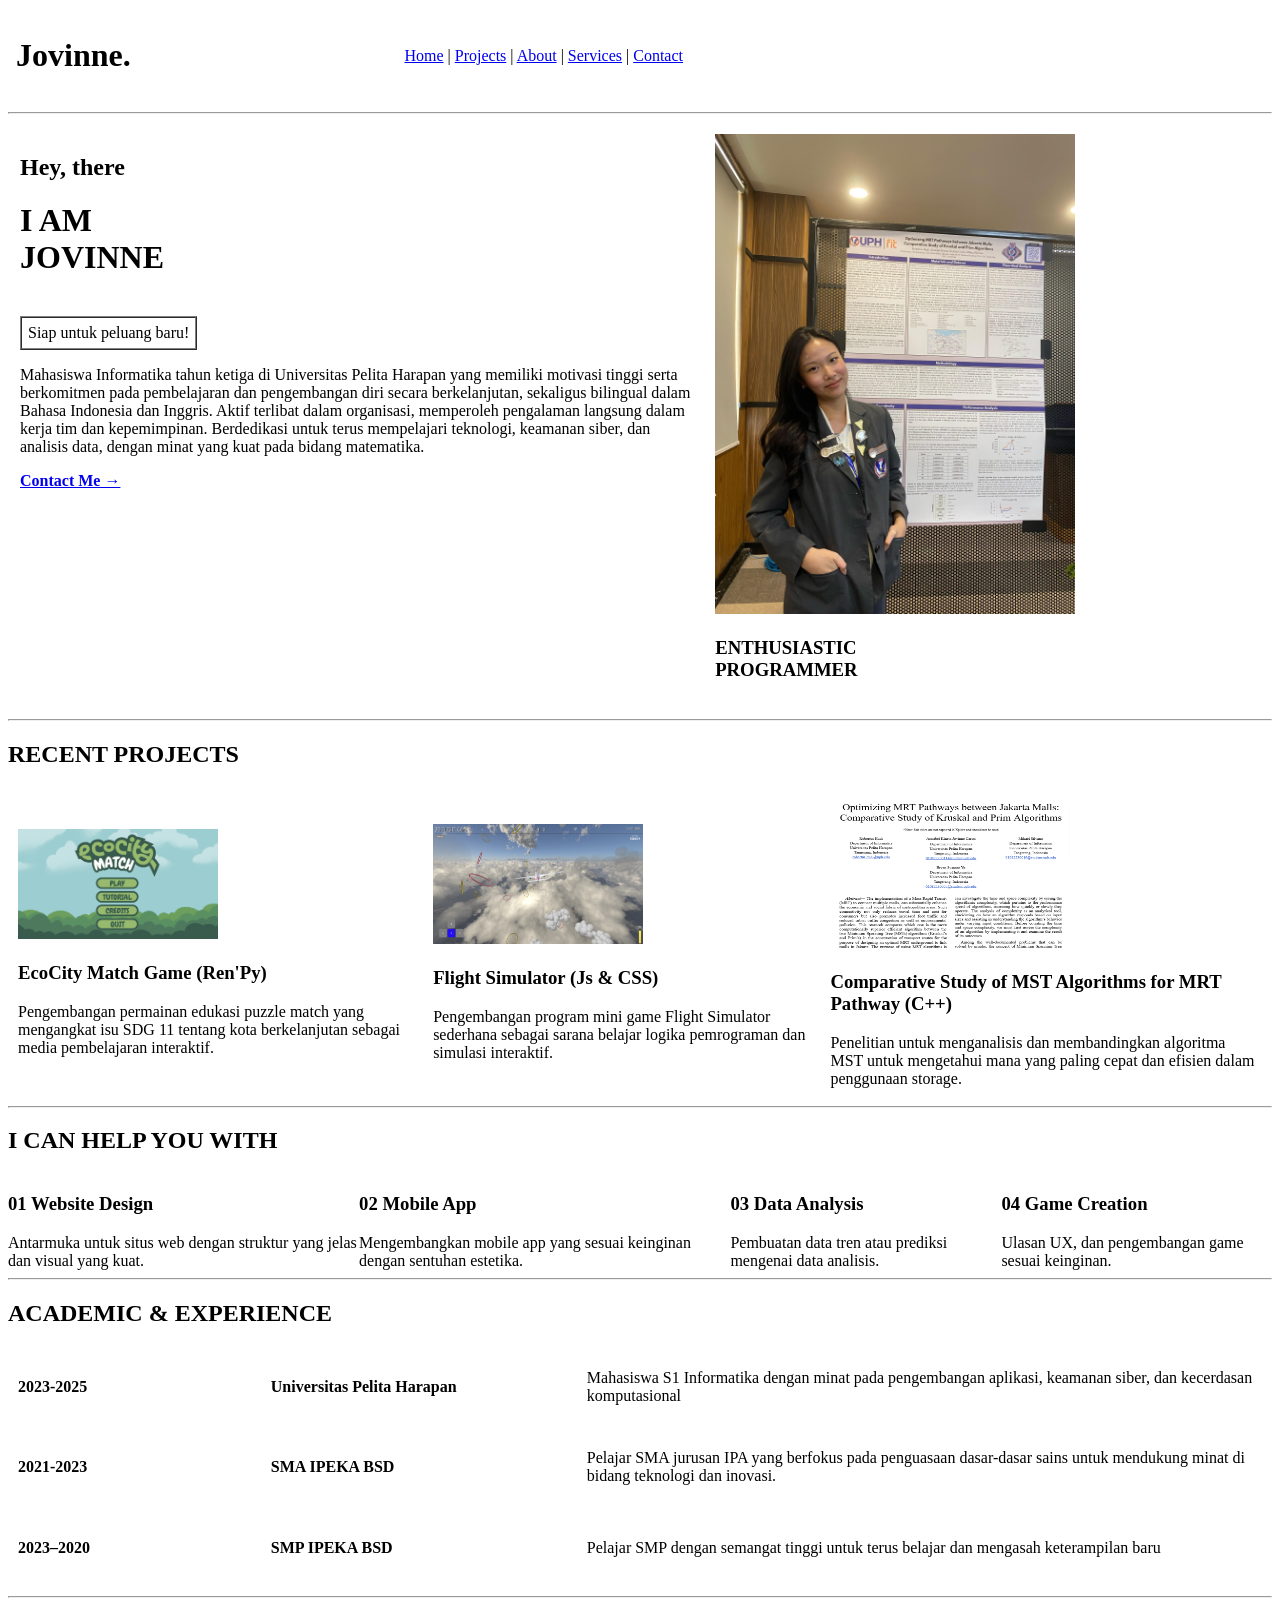
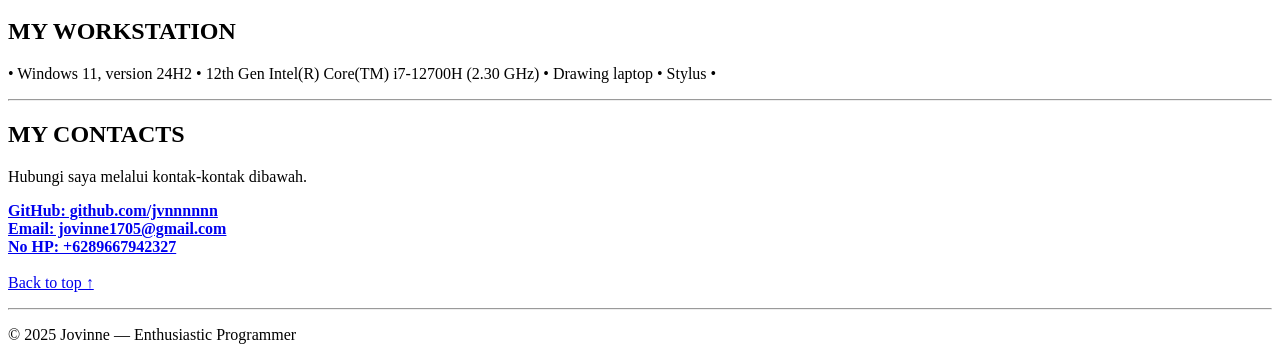
==== index.html @ 2f68c0e3 "Update index.html" ====
<!DOCTYPE html>
<html>
<head>
  <meta charset="utf-8">
  <title>Jovinne – Enthusiastic Programmer</title>
</head>
<body>

  <!-- nav -->
  <table width="100%" cellspacing="0" cellpadding="8" border="0">
    <tr>
      <td>
        <h1>Jovinne.</h1>
      </td>
      <td>
        <a href="#home">Home</a> |
        <a href="#projects">Projects</a> |
        <a href="#about">About</a> |
        <a href="#services">Services</a> |
        <a href="#contact">Contact</a>
      </td>
    </tr>
  </table>

  <hr>
  <!-- bagian atas -->
  <a name="home"></a>
  <table width="100%" cellpadding="12" cellspacing="0" border="0">
    <tr valign="top">
      <td width="55%">
        <h2>Hey, there</h2>
        <h1>I AM<br>JOVINNE</h1>
        <br>
        <table border="1" cellspacing="0" cellpadding="6">
          <tr>
            <td>Siap untuk peluang baru!</td>
          </tr>
        </table>
        <p>
          Mahasiswa Informatika tahun ketiga di Universitas Pelita Harapan yang memiliki motivasi tinggi serta berkomitmen pada pembelajaran dan pengembangan diri secara berkelanjutan, sekaligus bilingual dalam Bahasa Indonesia dan Inggris. Aktif terlibat dalam organisasi, memperoleh pengalaman langsung dalam kerja tim dan kepemimpinan. Berdedikasi untuk terus mempelajari teknologi, keamanan siber, dan analisis data, dengan minat yang kuat pada bidang matematika.
        </p>
        <p>
          <a href="#contact"><b>Contact Me →</b></a>
        </p>
      </td>
      <td>
        <img src="img/jvn.jpg" alt="Jovinne" width="360" height="480">
        <h3>ENTHUSIASTIC<br>PROGRAMMER</h3>
      </td>
    </tr>
  </table>

  <hr>
  <!-- bagian project -->
  <a name="projects"></a>
  <h2>RECENT PROJECTS</h2>
  <table width="100%" cellpadding="10" cellspacing="0" border="0">
    <tr>
      <td>
        <img src="img/EcoCityMatchPic.png" alt="Project 1 mockup" width="200" height="110"><br>
        <h3>EcoCity Match Game (Ren'Py) </h3>
        Pengembangan permainan edukasi puzzle match yang mengangkat isu SDG 11 tentang kota berkelanjutan sebagai media pembelajaran interaktif.
      </td>
      <td>
        <img src="img/FlightSimulatorPicture.png" alt="Project 2 mockup" width="210" height="120"><br>
        <h3>Flight Simulator (Js & CSS)</h3>
        Pengembangan program mini game Flight Simulator sederhana sebagai sarana belajar logika pemrograman dan simulasi interaktif.
      </td>
      <td>
        <img src="img/DAAUASPic.png" alt="Project 3 mockup" width="240" height="150"><br>
        <h3>Comparative Study of MST Algorithms for MRT Pathway (C++)</h3>
        Penelitian untuk menganalisis dan membandingkan algoritma MST untuk mengetahui mana yang paling cepat dan efisien dalam penggunaan storage.
      </td>
    </tr>
  </table>

  <hr>

  <!-- bagian i can help u with -->
  <a name="services"></a>
  <h2>I CAN HELP YOU WITH</h2>
  <table width="100%" cellpadding="0" cellspacing="0" border="0">
    <tr>
      <td>
        <h3>01 Website Design</h3>
        Antarmuka untuk situs web dengan struktur yang jelas dan visual yang kuat.
      </td>
      <td>
        <h3>02 Mobile App</h3>
        Mengembangkan mobile app yang sesuai keinginan dengan sentuhan estetika.
      </td>
      <td>
        <h3>03 Data Analysis </h3>
        Pembuatan data tren atau prediksi mengenai data analisis.
      </td>
      <td>
        <h3>04 Game Creation</h3>
        Ulasan UX, dan pengembangan game sesuai keinginan.
      </td>
    </tr>
  </table>

  <hr>

  <!-- bagian academic experience -->
  <a name="about"></a>
  <h2>ACADEMIC &amp; EXPERIENCE</h2>
  <table width="100%" cellpadding="10" cellspacing="0" border="0">
    <tr>
      <td width="20%"><h4>2023-2025</h4></td>
      <td width="25%"><h4>Universitas Pelita Harapan</h4></td>
      <td>Mahasiswa S1 Informatika dengan minat pada pengembangan aplikasi, keamanan siber, dan kecerdasan komputasional</td>
    </tr>
    <tr>
      <td><h4>2021-2023</h4></td>
      <td><h4>SMA IPEKA BSD</h4></td>
      <td>Pelajar SMA jurusan IPA yang berfokus pada penguasaan dasar-dasar sains untuk mendukung minat di bidang teknologi dan inovasi.</td>
    </tr>
    <tr>
      <td><h4>2023–2020</h4></td>
      <td><h4>SMP IPEKA BSD</h4></td>
      <td>Pelajar SMP dengan semangat tinggi untuk terus belajar dan mengasah keterampilan baru</td>
    </tr>
  </table>

  <hr>

  <!-- bagian my workstation -->
  <h2>MY WORKSTATION</h2>
  <p>• Windows 11, version 24H2 • 12th Gen Intel(R) Core(TM) i7-12700H (2.30 GHz) • Drawing laptop • Stylus • </p>

  <hr>

  <!-- bagian footer / contact -->
  <a name="contact"></a>
  <h2>MY CONTACTS</h2>
  <p>Hubungi saya melalui kontak-kontak dibawah.</p>
  <p>
    <a href="github:github.com/jvnnnnnn"><b>GitHub: github.com/jvnnnnnn</b></a><br>
    <a href="mailto:jovinne1705@gmail.com.design"><b>Email: jovinne1705@gmail.com</b></a><br>
    <a href="tel:+6289667942327"><b>No HP: +6289667942327</b></a><br><br>
    <a href="#home">Back to top ↑</a>
  </p>

  <hr>
  <p>© 2025 Jovinne — Enthusiastic Programmer</p>

</body>
</html>
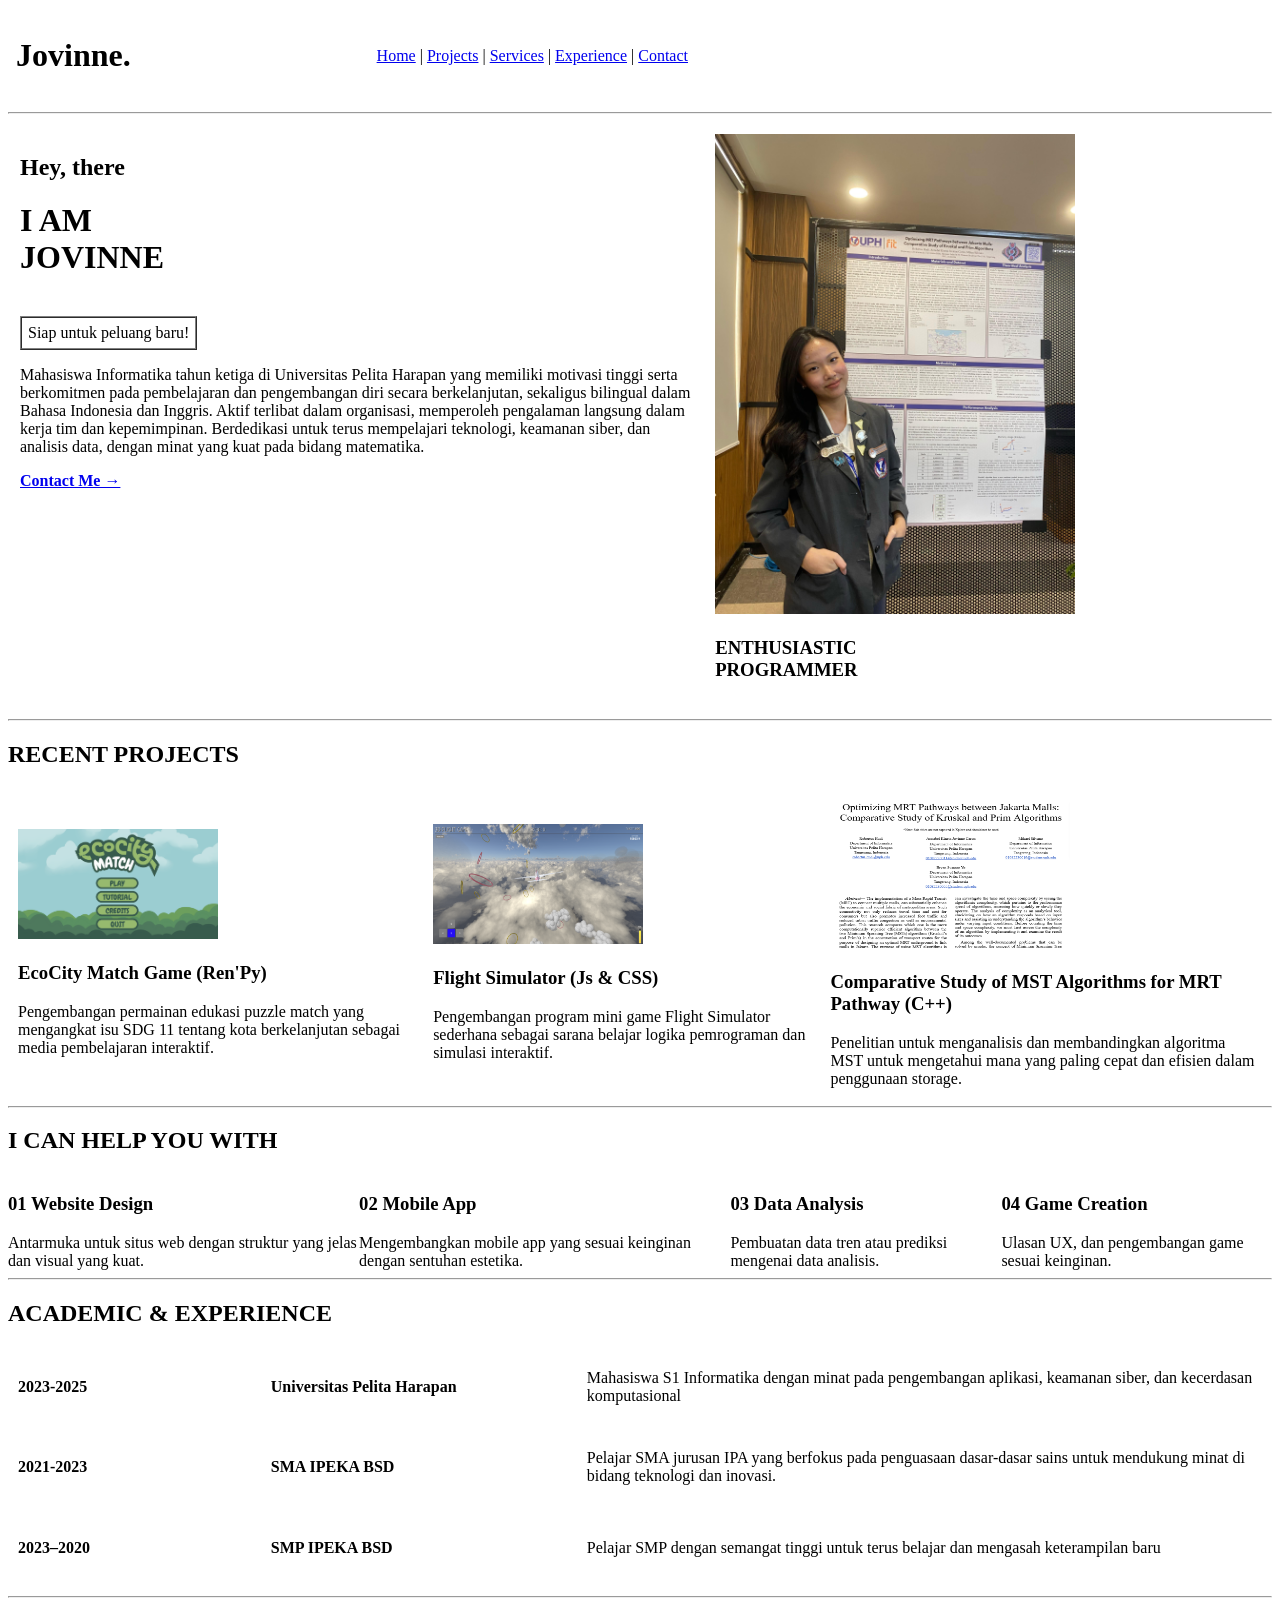
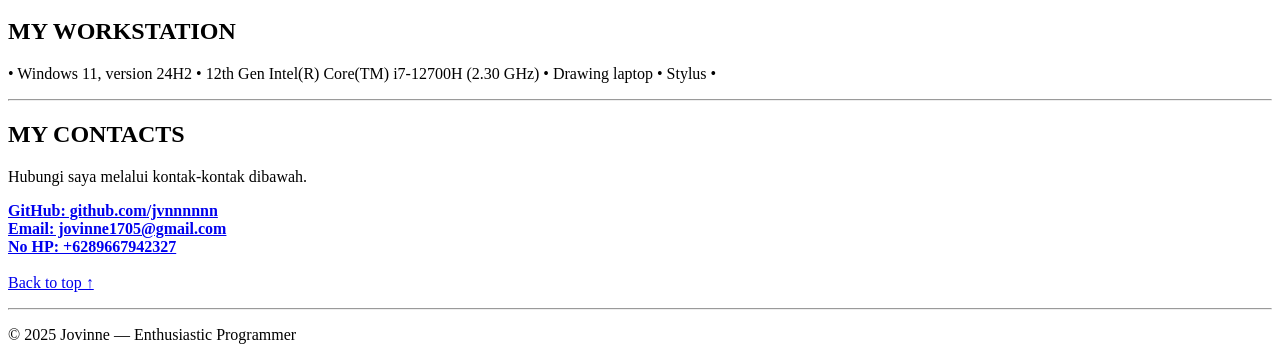
==== commit a68ec13a: "Update index.html" ====
--- a/index.html
+++ b/index.html
@@ -15,8 +15,8 @@
       <td>
         <a href="#home">Home</a> |
         <a href="#projects">Projects</a> |
-        <a href="#about">About</a> |
         <a href="#services">Services</a> |
+        <a href="#experience">Experience</a> |
         <a href="#contact">Contact</a>
       </td>
     </tr>
@@ -103,7 +103,7 @@
   <hr>
 
   <!-- bagian academic experience -->
-  <a name="about"></a>
+  <a name="experience"></a>
   <h2>ACADEMIC &amp; EXPERIENCE</h2>
   <table width="100%" cellpadding="10" cellspacing="0" border="0">
     <tr>
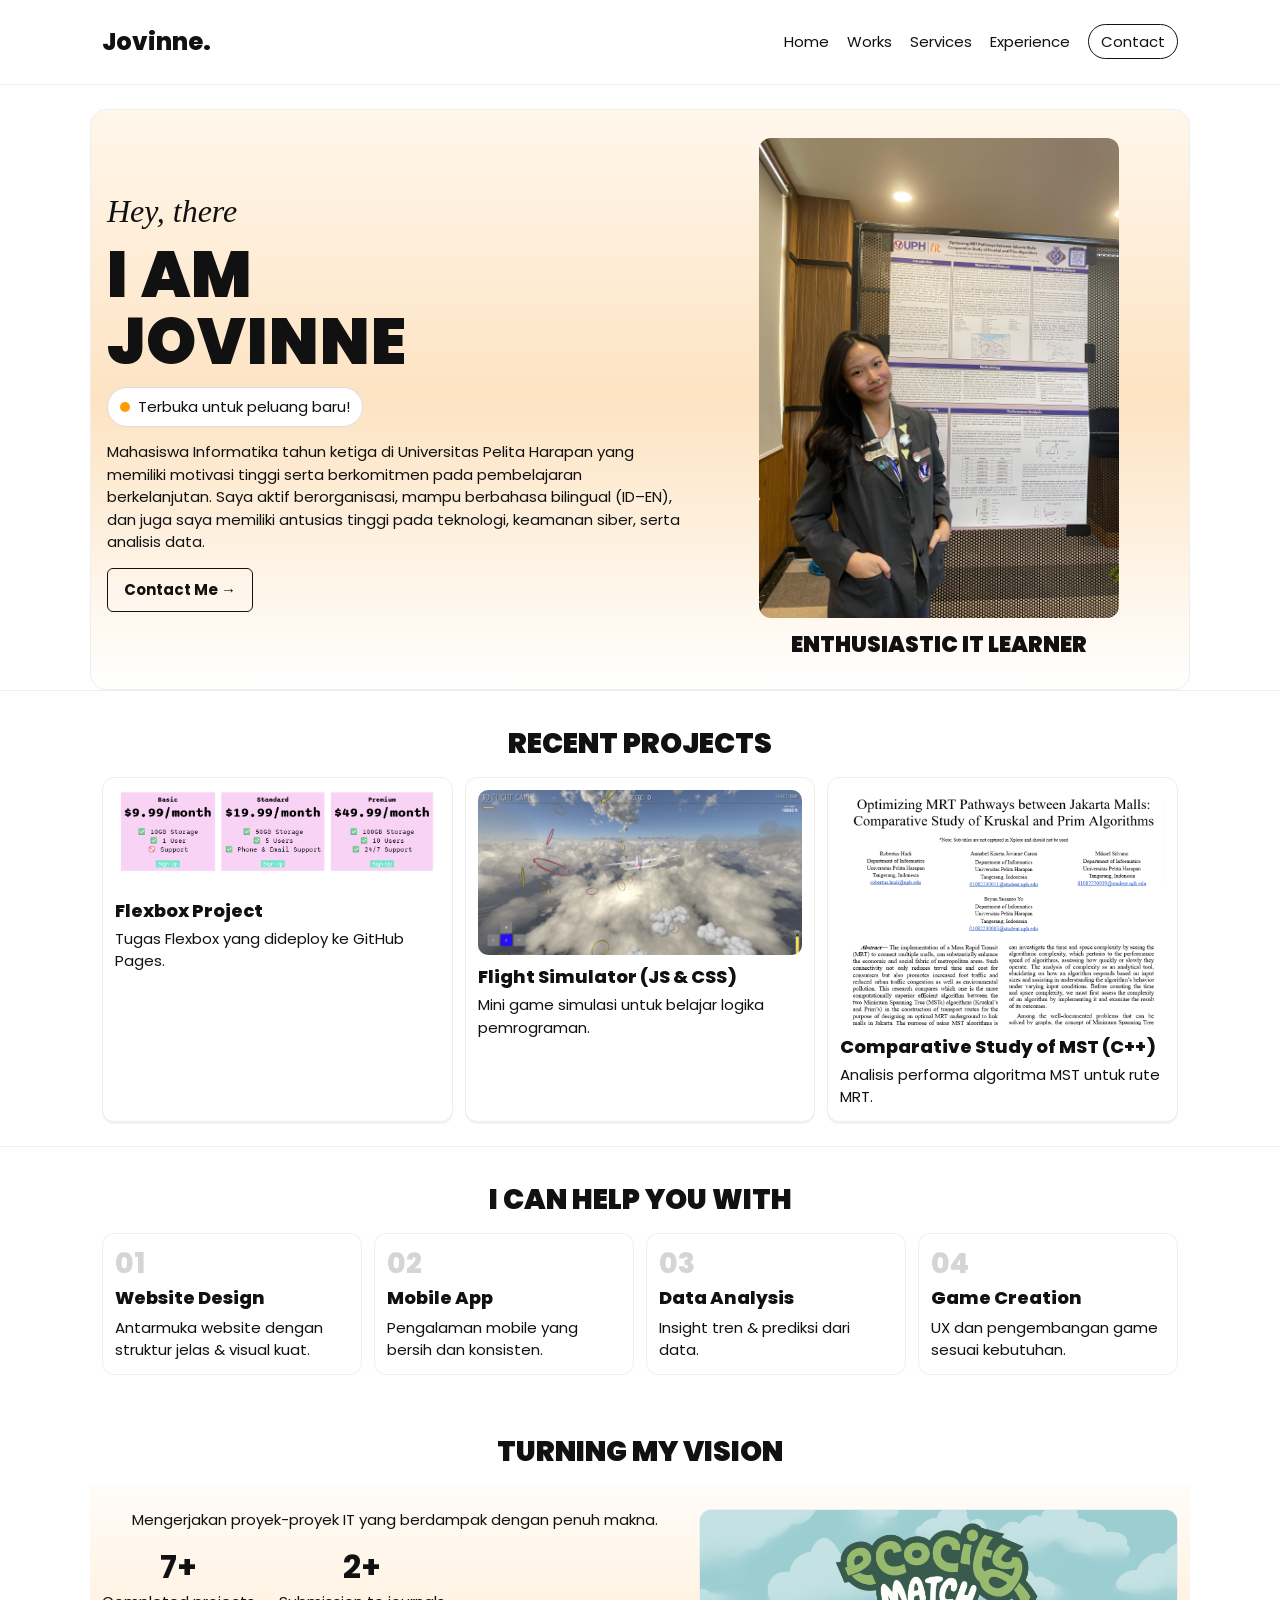
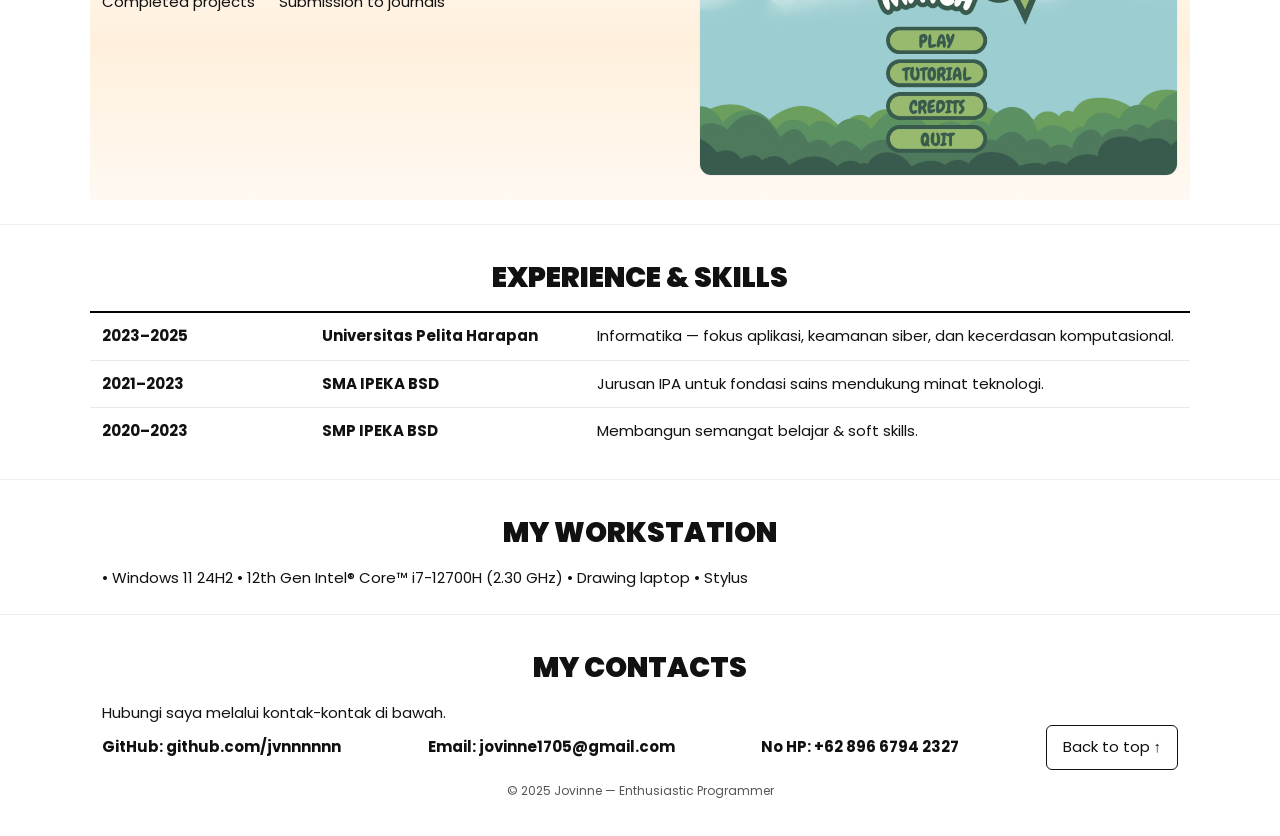
==== commit 7d9c09ab: "Update CSS" ====
--- a/index.html
+++ b/index.html
@@ -1,149 +1,181 @@
 <!DOCTYPE html>
-<html>
+<html lang="id">
 <head>
   <meta charset="utf-8">
+  <meta name="viewport" content="width=device-width, initial-scale=1">
   <title>Jovinne – Enthusiastic Programmer</title>
+  <link rel="stylesheet" href="style.css">
 </head>
 <body>
 
-  <!-- nav -->
-  <table width="100%" cellspacing="0" cellpadding="8" border="0">
-    <tr>
-      <td>
-        <h1>Jovinne.</h1>
-      </td>
-      <td>
-        <a href="#home">Home</a> |
-        <a href="#projects">Projects</a> |
-        <a href="#services">Services</a> |
-        <a href="#experience">Experience</a> |
-        <a href="#contact">Contact</a>
-      </td>
-    </tr>
-  </table>
-
-  <hr>
-  <!-- bagian atas -->
-  <a name="home"></a>
-  <table width="100%" cellpadding="12" cellspacing="0" border="0">
-    <tr valign="top">
-      <td width="55%">
-        <h2>Hey, there</h2>
-        <h1>I AM<br>JOVINNE</h1>
-        <br>
-        <table border="1" cellspacing="0" cellpadding="6">
-          <tr>
-            <td>Siap untuk peluang baru!</td>
-          </tr>
-        </table>
-        <p>
-          Mahasiswa Informatika tahun ketiga di Universitas Pelita Harapan yang memiliki motivasi tinggi serta berkomitmen pada pembelajaran dan pengembangan diri secara berkelanjutan, sekaligus bilingual dalam Bahasa Indonesia dan Inggris. Aktif terlibat dalam organisasi, memperoleh pengalaman langsung dalam kerja tim dan kepemimpinan. Berdedikasi untuk terus mempelajari teknologi, keamanan siber, dan analisis data, dengan minat yang kuat pada bidang matematika.
-        </p>
-        <p>
-          <a href="#contact"><b>Contact Me →</b></a>
-        </p>
-      </td>
-      <td>
-        <img src="img/jvn.jpg" alt="Jovinne" width="360" height="480">
-        <h3>ENTHUSIASTIC<br>PROGRAMMER</h3>
-      </td>
-    </tr>
-  </table>
-
-  <hr>
-  <!-- bagian project -->
-  <a name="projects"></a>
-  <h2>RECENT PROJECTS</h2>
-  <table width="100%" cellpadding="10" cellspacing="0" border="0">
-    <tr>
-      <td>
-        <img src="img/EcoCityMatchPic.png" alt="Project 1 mockup" width="200" height="110"><br>
-        <h3>EcoCity Match Game (Ren'Py) </h3>
-        Pengembangan permainan edukasi puzzle match yang mengangkat isu SDG 11 tentang kota berkelanjutan sebagai media pembelajaran interaktif.
-      </td>
-      <td>
-        <img src="img/FlightSimulatorPicture.png" alt="Project 2 mockup" width="210" height="120"><br>
-        <h3>Flight Simulator (Js & CSS)</h3>
-        Pengembangan program mini game Flight Simulator sederhana sebagai sarana belajar logika pemrograman dan simulasi interaktif.
-      </td>
-      <td>
-        <img src="img/DAAUASPic.png" alt="Project 3 mockup" width="240" height="150"><br>
-        <h3>Comparative Study of MST Algorithms for MRT Pathway (C++)</h3>
-        Penelitian untuk menganalisis dan membandingkan algoritma MST untuk mengetahui mana yang paling cepat dan efisien dalam penggunaan storage.
-      </td>
-    </tr>
-  </table>
+  <!-- NAV -->
+  <header class="section">
+    <div class="container nav">
+      <h1 class="brand">Jovinne.</h1>
+      <nav class="menu">
+        <a href="#home">Home</a>
+        <a href="#projects">Works</a>
+        <a href="#services">Services</a>
+        <a href="#experience">Experience</a>
+        <a class="pill" href="#contact">Contact</a>
+      </nav>
+    </div>
+  </header>
 
   <hr>
 
-  <!-- bagian i can help u with -->
-  <a name="services"></a>
-  <h2>I CAN HELP YOU WITH</h2>
-  <table width="100%" cellpadding="0" cellspacing="0" border="0">
-    <tr>
-      <td>
-        <h3>01 Website Design</h3>
-        Antarmuka untuk situs web dengan struktur yang jelas dan visual yang kuat.
-      </td>
-      <td>
-        <h3>02 Mobile App</h3>
-        Mengembangkan mobile app yang sesuai keinginan dengan sentuhan estetika.
-      </td>
-      <td>
-        <h3>03 Data Analysis </h3>
-        Pembuatan data tren atau prediksi mengenai data analisis.
-      </td>
-      <td>
-        <h3>04 Game Creation</h3>
-        Ulasan UX, dan pengembangan game sesuai keinginan.
-      </td>
-    </tr>
-  </table>
+  <!-- HERO -->
+  <section id="home" class="hero-container hero">
+    <div class="hero-left">
+      <h2 class="subtle">Hey, there</h2>
+      <h1 class="hero-title">I AM<br>JOVINNE</h1>
+
+      <div class="badge">
+        <span class="dot"></span>
+        Terbuka untuk peluang baru!
+      </div>
+
+      <p class="mt">
+        Mahasiswa Informatika tahun ketiga di Universitas Pelita Harapan yang memiliki motivasi tinggi serta berkomitmen pada pembelajaran berkelanjutan. Saya aktif berorganisasi, mampu berbahasa bilingual (ID–EN), dan juga saya memiliki antusias tinggi pada teknologi, keamanan siber, serta analisis data.
+      </p>
+
+      <p class="mt">
+        <a class="btn" href="#contact"><b>Contact Me →</b></a>
+      </p>
+    </div>
+
+    <div class="hero-right">
+      <img src="img/jvn.jpg" alt="Jovinne" class="portrait">
+      <h3 class="role">ENTHUSIASTIC IT LEARNER</h3>
+    </div>
+  </section>
+  <hr>
+
+  <!-- PROJECTS -->
+  <section id="projects" class="section">
+    <h2 class="section-title center">RECENT PROJECTS</h2>
+    <div class="textbox projects">
+
+      <!-- Project pertama: LINK ke GitHub Pages -->
+      <a class="card" href="https://jvnnnnnn.github.io/Project-Contoh/" target="_blank" rel="noopener">
+        <img src="img/flexboxproject.png" alt="Flexbox Project">
+        <h3>Flexbox Project</h3>
+        <p>Tugas Flexbox yang dideploy ke GitHub Pages.</p>
+      </a>
+
+      <div class="card">
+        <img src="img/FlightSimulatorPicture.png" alt="Flight Simulator">
+        <h3>Flight Simulator (JS &amp; CSS)</h3>
+        <p>Mini game simulasi untuk belajar logika pemrograman.</p>
+      </div>
+
+      <div class="card">
+        <img src="img/DAAUASPic.png" alt="MST Algorithms">
+        <h3>Comparative Study of MST (C++)</h3>
+        <p>Analisis performa algoritma MST untuk rute MRT.</p>
+      </div>
+    </div>
+  </section>
 
   <hr>
 
-  <!-- bagian academic experience -->
-  <a name="experience"></a>
-  <h2>ACADEMIC &amp; EXPERIENCE</h2>
-  <table width="100%" cellpadding="10" cellspacing="0" border="0">
-    <tr>
-      <td width="20%"><h4>2023-2025</h4></td>
-      <td width="25%"><h4>Universitas Pelita Harapan</h4></td>
-      <td>Mahasiswa S1 Informatika dengan minat pada pengembangan aplikasi, keamanan siber, dan kecerdasan komputasional</td>
-    </tr>
-    <tr>
-      <td><h4>2021-2023</h4></td>
-      <td><h4>SMA IPEKA BSD</h4></td>
-      <td>Pelajar SMA jurusan IPA yang berfokus pada penguasaan dasar-dasar sains untuk mendukung minat di bidang teknologi dan inovasi.</td>
-    </tr>
-    <tr>
-      <td><h4>2023–2020</h4></td>
-      <td><h4>SMP IPEKA BSD</h4></td>
-      <td>Pelajar SMP dengan semangat tinggi untuk terus belajar dan mengasah keterampilan baru</td>
-    </tr>
-  </table>
+  <!-- SERVICES -->
+  <section id="services" class="section">
+    <h2 class="section-title flex-center">I CAN HELP YOU WITH</h2>
+    <div class="textbox services">
+      <div class="service">
+        <div class="num">01</div>
+        <h3>Website Design</h3>
+        <p>Antarmuka website dengan struktur jelas &amp; visual kuat.</p>
+      </div>
+      <div class="service">
+        <div class="num">02</div>
+        <h3>Mobile App</h3>
+        <p>Pengalaman mobile yang bersih dan konsisten.</p>
+      </div>
+      <div class="service">
+        <div class="num">03</div>
+        <h3>Data Analysis</h3>
+        <p>Insight tren &amp; prediksi dari data.</p>
+      </div>
+      <div class="service">
+        <div class="num">04</div>
+        <h3>Game Creation</h3>
+        <p>UX dan pengembangan game sesuai kebutuhan.</p>
+      </div>
+    </div>
+  </section>
+
+  <!-- VISION / STATS -->
+  <section class="section vision-section">
+    <!-- judul sekarang di atas teks & foto -->
+    <h2 class="section-title flex-center">TURNING MY VISION</h2>
+
+    <div class="container vision">
+      <div class="vision-left">
+        <p>Mengerjakan proyek-proyek IT yang berdampak dengan penuh makna.</p>
+
+        <div class="stats">
+          <div><b class="big">7+</b><br>Completed projects</div>
+          <div><b class="big">2+</b><br>Submission to journals</div>
+        </div>
+      </div>
+
+      <div class="vision-right">
+        <img src="img/EcoCityMatchPic.png" alt="Biggest Project" class="workshot">
+      </div>
+    </div>
+  </section>
+
 
   <hr>
 
-  <!-- bagian my workstation -->
-  <h2>MY WORKSTATION</h2>
-  <p>• Windows 11, version 24H2 • 12th Gen Intel(R) Core(TM) i7-12700H (2.30 GHz) • Drawing laptop • Stylus • </p>
+  <!-- EXPERIENCE -->
+  <section id="experience" class="section">
+    <h2 class="section-title flex-center">EXPERIENCE &amp; SKILLS</h2>
+    <table class="experience">
+      <tr class="rowline">
+        <td width="20%"><h4>2023–2025</h4></td>
+        <td width="25%"><h4>Universitas Pelita Harapan</h4></td>
+        <td>Informatika — fokus aplikasi, keamanan siber, dan kecerdasan komputasional.</td>
+      </tr>
+      <tr class="rowline">
+        <td><h4>2021–2023</h4></td>
+        <td><h4>SMA IPEKA BSD</h4></td>
+        <td>Jurusan IPA untuk fondasi sains mendukung minat teknologi.</td>
+      </tr>
+      <tr class="rowline">
+        <td><h4>2020–2023</h4></td>
+        <td><h4>SMP IPEKA BSD</h4></td>
+        <td>Membangun semangat belajar &amp; soft skills.</td>
+      </tr>
+    </table>
+  </section>
 
   <hr>
 
-  <!-- bagian footer / contact -->
-  <a name="contact"></a>
-  <h2>MY CONTACTS</h2>
-  <p>Hubungi saya melalui kontak-kontak dibawah.</p>
-  <p>
-    <a href="github:github.com/jvnnnnnn"><b>GitHub: github.com/jvnnnnnn</b></a><br>
-    <a href="mailto:jovinne1705@gmail.com.design"><b>Email: jovinne1705@gmail.com</b></a><br>
-    <a href="tel:+6289667942327"><b>No HP: +6289667942327</b></a><br><br>
-    <a href="#home">Back to top ↑</a>
-  </p>
+  <!-- WORKSTATION -->
+  <section class="section">
+    <h2 class="section-title center">MY WORKSTATION</h2>
+    <p class="container text-only center-sm">
+      • Windows 11 24H2 • 12th Gen Intel® Core™ i7-12700H (2.30 GHz) • Drawing laptop • Stylus
+    </p>
+  </section>
 
   <hr>
-  <p>© 2025 Jovinne — Enthusiastic Programmer</p>
+
+  <!-- CONTACT -->
+  <footer id="contact" class="section">
+    <h2 class="section-title center">MY CONTACTS</h2>
+    <p class="container text-only center-sm">Hubungi saya melalui kontak-kontak di bawah.</p>
+    <p class="container contacts center-sm">
+      <a href="github:github.com/jvnnnnnn"><b>GitHub: github.com/jvnnnnnn</b></a><br>
+      <a href="mailto:jovinne1705@gmail.com"><b>Email: jovinne1705@gmail.com</b></a><br>
+      <a href="tel:+6289667942327"><b>No HP: +62 896 6794 2327</b></a><br><br>
+      <a class="btn" href="#home">Back to top ↑</a>
+    </p>
+    <p class="copy">© 2025 Jovinne — Enthusiastic Programmer</p>
+  </footer>
 
 </body>
 </html>
--- a/style.css
+++ b/style.css
@@ -0,0 +1,310 @@
+/* ====== SIMPLE CSS ala “Tugas Kelas” ====== */
+@import url('https://fonts.googleapis.com/css2?family=Poppins:wght@300;400;600;800;900&display=swap');
+
+* {
+  box-sizing: border-box; 
+  margin: 0; 
+  padding: 0; 
+  font-size: 15px; 
+}
+
+html { 
+  scroll-behavior: smooth;
+}
+
+body {
+  font-family: 'Poppins', sans-serif;
+  line-height: 1.5;
+  color:#111;
+  background:#fff;
+}
+
+.section { 
+  padding: 24px 0; 
+}
+
+.container {
+  max-width: 1100px;
+  margin: 0 auto;
+  padding: 0 12px;
+  display: flex;
+  gap: 12px;
+  justify-content: space-between;
+  align-items: center;
+}
+
+hr { 
+  border:0; 
+  height:1px; 
+  background:#eee; 
+}
+
+/* NAV */
+.brand { 
+  font-size: 24px; 
+  font-weight: 800; 
+}
+.menu a { 
+  text-decoration: none; 
+  color:#111; 
+  margin-left: 14px; 
+}
+
+.menu a:hover { 
+  text-decoration: underline; 
+}
+
+.menu .pill {
+  border: 1px solid #111; 
+  padding: 6px 12px; 
+  border-radius: 999px;
+}
+
+/* HERO */
+.hero-container {
+  display: flex;
+  gap: 24px;
+  justify-content: center;
+  align-items: center;
+  max-width: 1100px;
+  margin: 24px auto 0;
+  padding: 28px 16px;
+  border: 1px solid #eee;
+  border-radius: 16px;
+  background: linear-gradient(180deg, #fff7ec 0%, #fde3c2 50%, #ffffff 100%);
+}
+
+.hero-left { 
+  flex: 1 1 55%; 
+}
+
+.hero-right { 
+  flex: 1 1 45%; 
+}
+
+.subtle {
+  font-family: Georgia, 'Times New Roman', serif;
+  font-style: italic;
+  font-weight: 300;
+  font-size: 32px;
+} 
+
+.hero-title {
+  font-size: 64px;
+  font-weight: 900;
+  line-height: 1.05;
+  text-transform: uppercase;
+  letter-spacing: 1px;
+  margin-top: 6px;
+}
+
+.badge {
+  display: inline-flex;
+  align-items: center;
+  gap: 8px;
+  margin-top: 12px;
+  padding: 8px 12px;
+  border: 1px solid #ddd;
+  border-radius: 999px;
+  background:#fff;
+}
+
+.badge .dot {
+  width: 10px; height: 10px;
+  border-radius: 999px;
+  background: #ff9a00;
+  display: inline-block;
+}
+
+.mt { 
+  margin-top: 14px;
+}
+
+.btn {
+  display: inline-block;
+  padding: 10px 16px;
+  border: 1px solid #111;
+  border-radius: 6px;
+  color:#111; text-decoration: none;
+}
+
+.btn:hover { 
+  background:#111; color:#fff; 
+}
+
+.portrait {
+  width: 360px; height: 480px; object-fit: cover;
+  border-radius: 12px; display: block; margin: 0 auto;
+}
+.role {
+  font-size: 22px; font-weight: 900; margin-top: 10px; text-align: center;
+  
+}
+
+/* VISION */
+.vision { 
+  align-items: flex-start;
+  background: linear-gradient(180deg, #fffcf9 0%, #fff0dc 50%, #fff9f2 100%);
+  text-align: center; 
+  padding-top: 24px;
+  padding-bottom: 24px;
+}
+
+.vision-left { 
+  flex: 1 1 55%; 
+  display: block;
+  
+}
+
+.vision-right {
+  flex: 1 1 45%; 
+}
+
+.workshot { 
+  width: 100%; 
+  height: auto; 
+  border-radius: 12px; 
+  border:1px solid #eee; 
+  display:block; 
+}
+
+.stats { 
+  display:flex; 
+  gap: 24px; 
+  margin-top:12px; 
+}
+
+.big { 
+  font-size: 32px;
+ 
+}
+
+/* SECTION TITLES */
+.section-title {
+  font-size: 28px; 
+  font-weight: 900;
+  max-width: 1100px; 
+  margin: 8px auto 12px; 
+  padding: 0 12px;
+}
+
+.center { 
+  text-align: center; 
+}
+
+/* TEXTBOX */
+.textbox {
+  display:flex; 
+  gap: 12px; 
+  max-width:1100px; 
+  margin:0 auto; 
+  padding: 0 12px;
+}
+
+/* PROJECT */
+.projects .card {
+  display: block;                  
+  flex: 1 1 300px;
+  background:#fff;
+  border:1px solid #eee;
+  border-radius: 12px;
+  padding: 12px;
+  box-shadow: 0 2px 0 #f3f3f3;     
+  color: inherit;                
+  text-decoration: none;            
+}
+
+.projects .card img {
+  width: 100%; 
+  height: auto; 
+  border-radius: 10px; 
+  display:block; 
+  margin-bottom: 8px;
+}
+
+.projects .card h3 { 
+  font-size: 18px; 
+  font-weight: 800; 
+  margin-bottom: 4px; 
+  
+}
+
+/* SERVICES */
+.services .service {
+  position: relative;
+  flex: 1 1 240px;
+  background:#fff;
+  border:1px solid #eeeeeee1;
+  border-radius: 12px;
+  padding: 16px 12px 12px;
+}
+
+.services .service .num {
+  font-size: 28px; 
+  font-weight: 800; 
+  color:#d5d5d5; 
+  line-height: 1;
+  margin-bottom: 6px;
+}
+
+.services .service h3 { 
+  
+  font-size: 18px; 
+  font-weight: 800; 
+  margin-bottom: 6px; 
+}
+
+/* EXPERIENCE */
+.experience {
+  
+  width: 100%; 
+  max-width: 1100px; 
+  margin: 0 auto; 
+  border-collapse: collapse;
+  
+}
+
+.experience td { 
+  padding: 12px; 
+}
+
+.rowline { 
+  border-top: 1px solid #e9e9e9; 
+}
+
+.experience .rowline:first-child { 
+  border-top: 2px solid #000; 
+  
+}
+
+/* FOOTER / CONTACT */
+.text-only { 
+  line-height: 1.6; 
+}
+
+.center-sm { 
+  text-align: center; 
+}
+
+.contacts a { 
+  color:#111; 
+  text-decoration: none; 
+}
+
+.contacts a:hover{ 
+  
+  text-decoration: underline; 
+}
+
+.copy{ 
+  font-size: 12px; 
+  color:#555; 
+  text-align: center; 
+  padding: 12px 0; 
+}
+
+.flex-center {
+  display: flex;
+  justify-content: center;
+  align-items: center;
+}
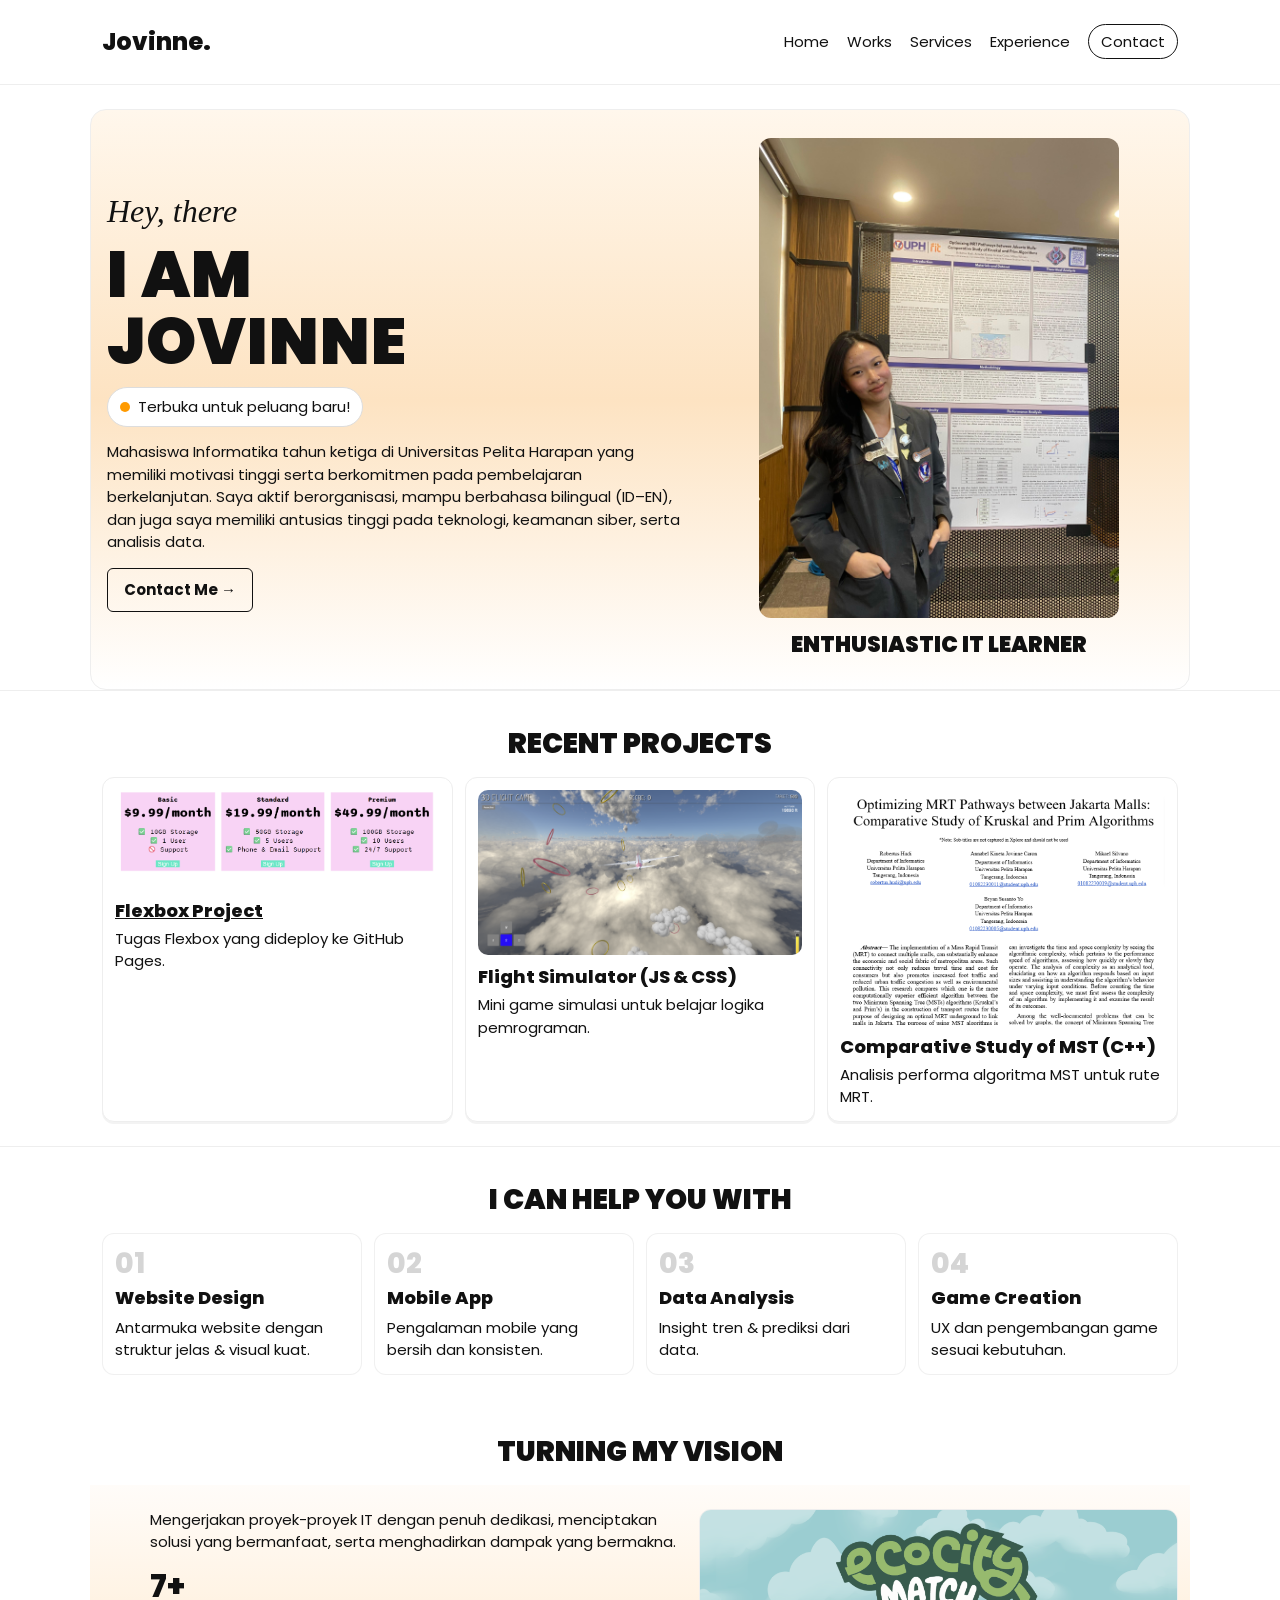
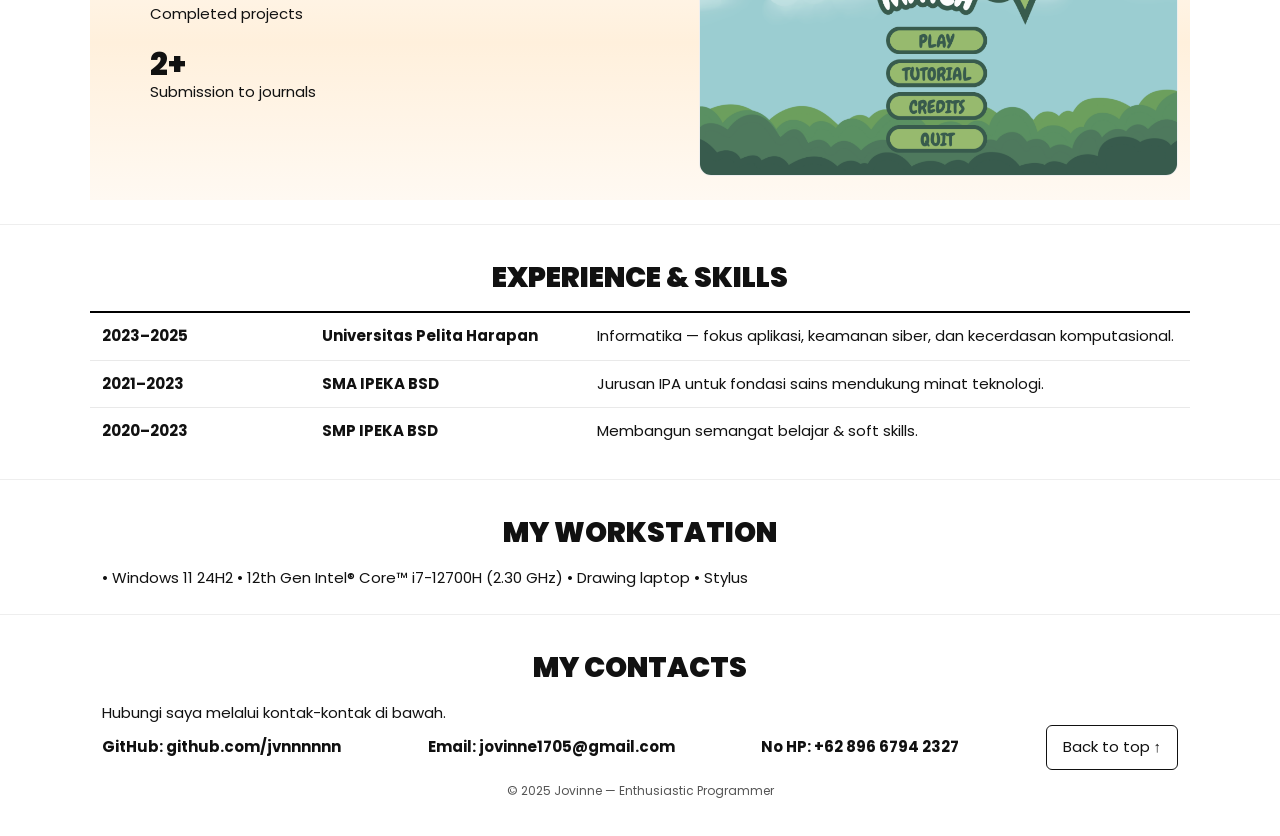
==== commit 3bff47f8: "Update terbaru style.css" ====
--- a/index.html
+++ b/index.html
@@ -56,10 +56,9 @@
     <h2 class="section-title center">RECENT PROJECTS</h2>
     <div class="textbox projects">
 
-      <!-- Project pertama: LINK ke GitHub Pages -->
       <a class="card" href="https://jvnnnnnn.github.io/Project-Contoh/" target="_blank" rel="noopener">
         <img src="img/flexboxproject.png" alt="Flexbox Project">
-        <h3>Flexbox Project</h3>
+        <u><h3>Flexbox Project</h3></u>
         <p>Tugas Flexbox yang dideploy ke GitHub Pages.</p>
       </a>
 
@@ -108,12 +107,10 @@
 
   <!-- VISION / STATS -->
   <section class="section vision-section">
-    <!-- judul sekarang di atas teks & foto -->
     <h2 class="section-title flex-center">TURNING MY VISION</h2>
-
     <div class="container vision">
       <div class="vision-left">
-        <p>Mengerjakan proyek-proyek IT yang berdampak dengan penuh makna.</p>
+        <p>Mengerjakan proyek-proyek IT dengan penuh dedikasi, menciptakan solusi yang bermanfaat, serta menghadirkan dampak yang bermakna.</p>
 
         <div class="stats">
           <div><b class="big">7+</b><br>Completed projects</div>
--- a/style.css
+++ b/style.css
@@ -145,7 +145,7 @@
 .vision { 
   align-items: flex-start;
   background: linear-gradient(180deg, #fffcf9 0%, #fff0dc 50%, #fff9f2 100%);
-  text-align: center; 
+  text-align: left; 
   padding-top: 24px;
   padding-bottom: 24px;
 }
@@ -153,8 +153,12 @@
 .vision-left { 
   flex: 1 1 55%; 
   display: block;
-  
-}
+}
+
+.vision-left > p{
+  margin-left: 48px;   
+}
+
 
 .vision-right {
   flex: 1 1 45%; 
@@ -168,15 +172,23 @@
   display:block; 
 }
 
-.stats { 
-  display:flex; 
-  gap: 24px; 
-  margin-top:12px; 
+.stats{
+  display: flex;
+  flex-direction: column;     /* vertikal: atas–bawah */
+  align-items: flex-start;    /* label tetap rata kiri */
+  gap: 22px;                  /* jarak antar item */
+  margin-top: 16px;
+  margin-left: 48px;          /* geser sedikit ke tengah kolom kiri */
+}
+
+.stats > div { 
+  text-align: left; 
 }
 
 .big { 
   font-size: 32px;
- 
+  font-weight: 800; 
+  line-height: 1;
 }
 
 /* SECTION TITLES */
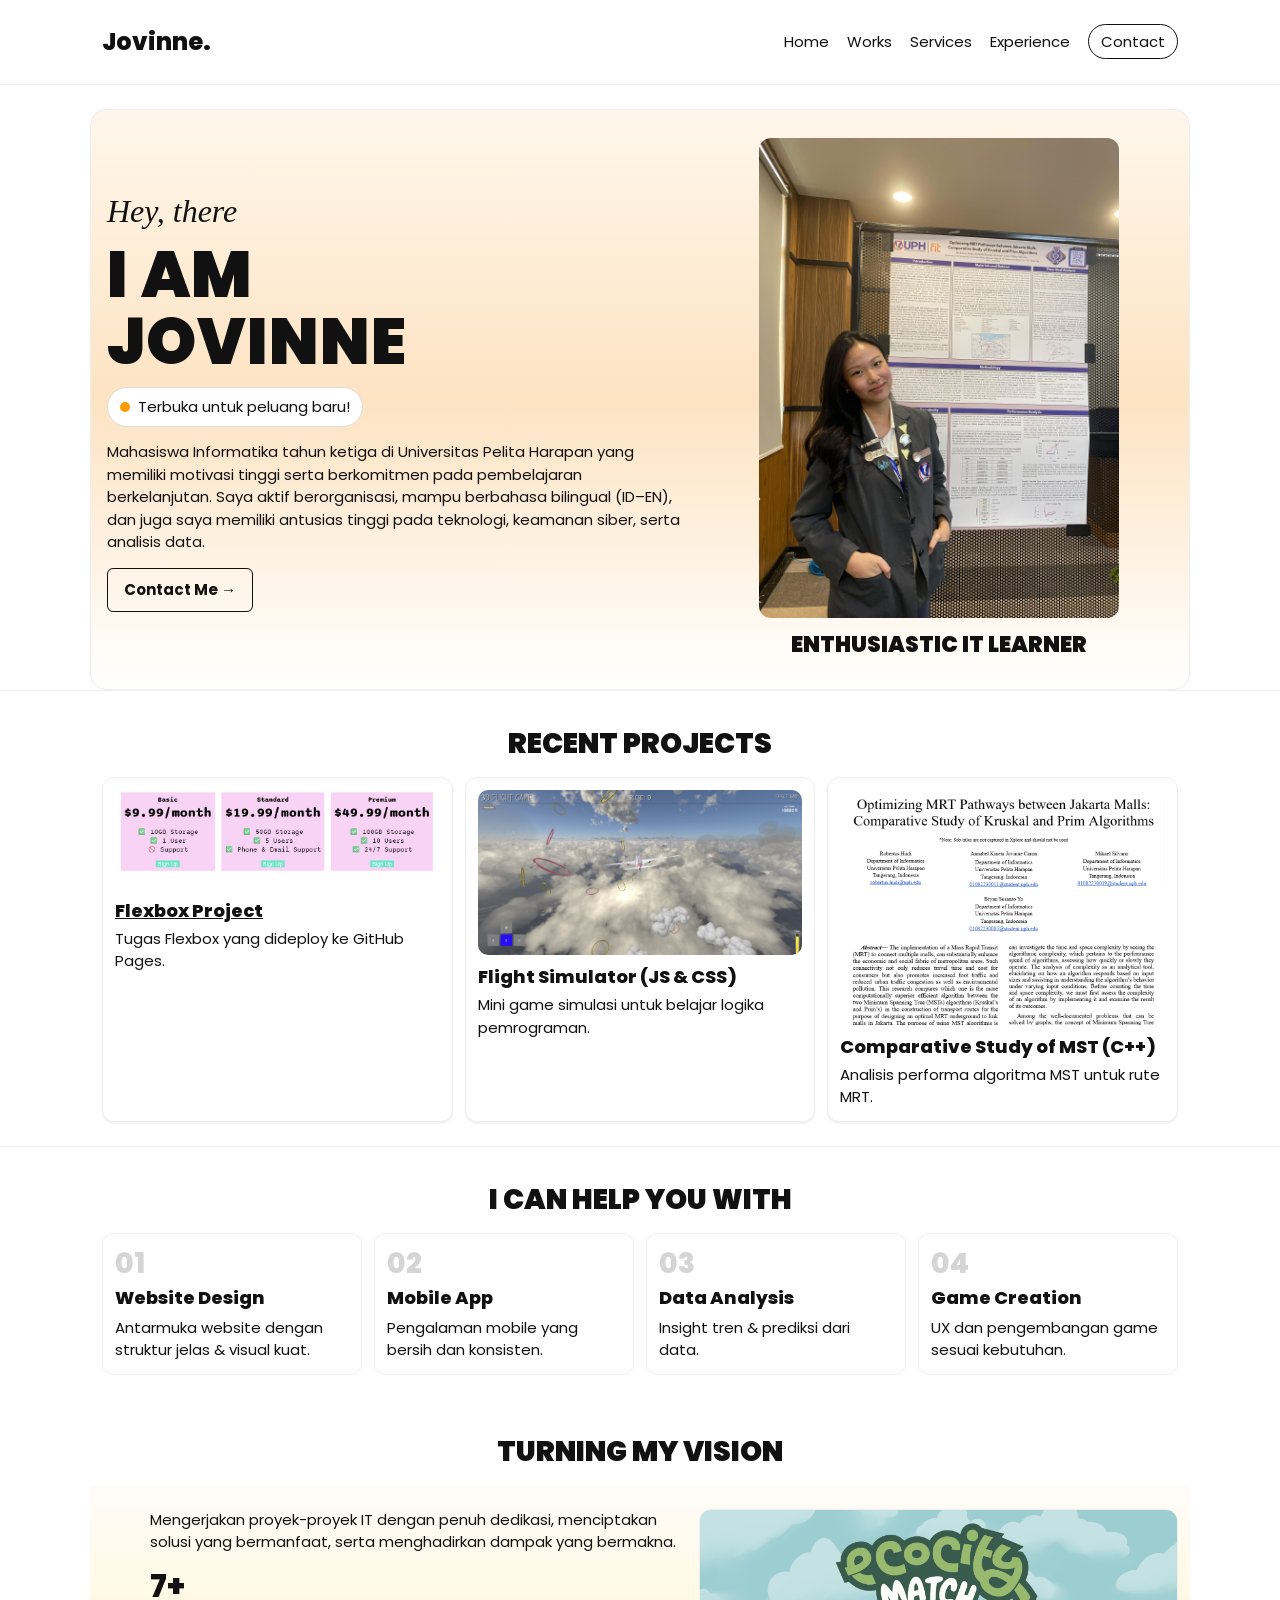
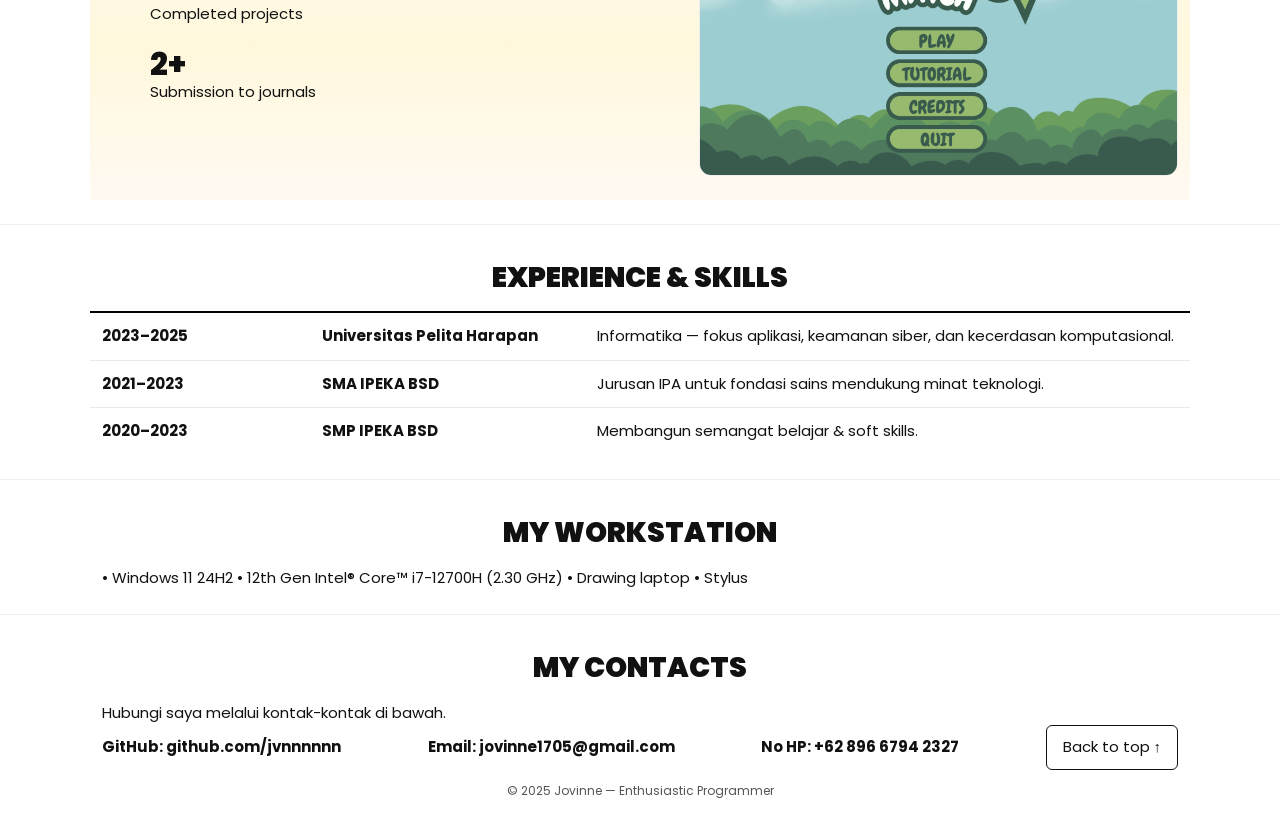
==== commit 49e45749: "Modification warna pada style.css" ====
--- a/index.html
+++ b/index.html
@@ -21,7 +21,6 @@
       </nav>
     </div>
   </header>
-
   <hr>
 
   <!-- HERO -->
@@ -75,7 +74,6 @@
       </div>
     </div>
   </section>
-
   <hr>
 
   <!-- SERVICES -->
@@ -124,9 +122,7 @@
     </div>
   </section>
 
-
   <hr>
-
   <!-- EXPERIENCE -->
   <section id="experience" class="section">
     <h2 class="section-title flex-center">EXPERIENCE &amp; SKILLS</h2>
@@ -160,7 +156,6 @@
   </section>
 
   <hr>
-
   <!-- CONTACT -->
   <footer id="contact" class="section">
     <h2 class="section-title center">MY CONTACTS</h2>
--- a/style.css
+++ b/style.css
@@ -1,4 +1,3 @@
-/* ====== SIMPLE CSS ala “Tugas Kelas” ====== */
 @import url('https://fonts.googleapis.com/css2?family=Poppins:wght@300;400;600;800;900&display=swap');
 
 * {
@@ -144,7 +143,7 @@
 /* VISION */
 .vision { 
   align-items: flex-start;
-  background: linear-gradient(180deg, #fffcf9 0%, #fff0dc 50%, #fff9f2 100%);
+  background: linear-gradient(180deg, #fffcf9 0%, #fff8dc 50%, #fff9f2 100%);
   text-align: left; 
   padding-top: 24px;
   padding-bottom: 24px;
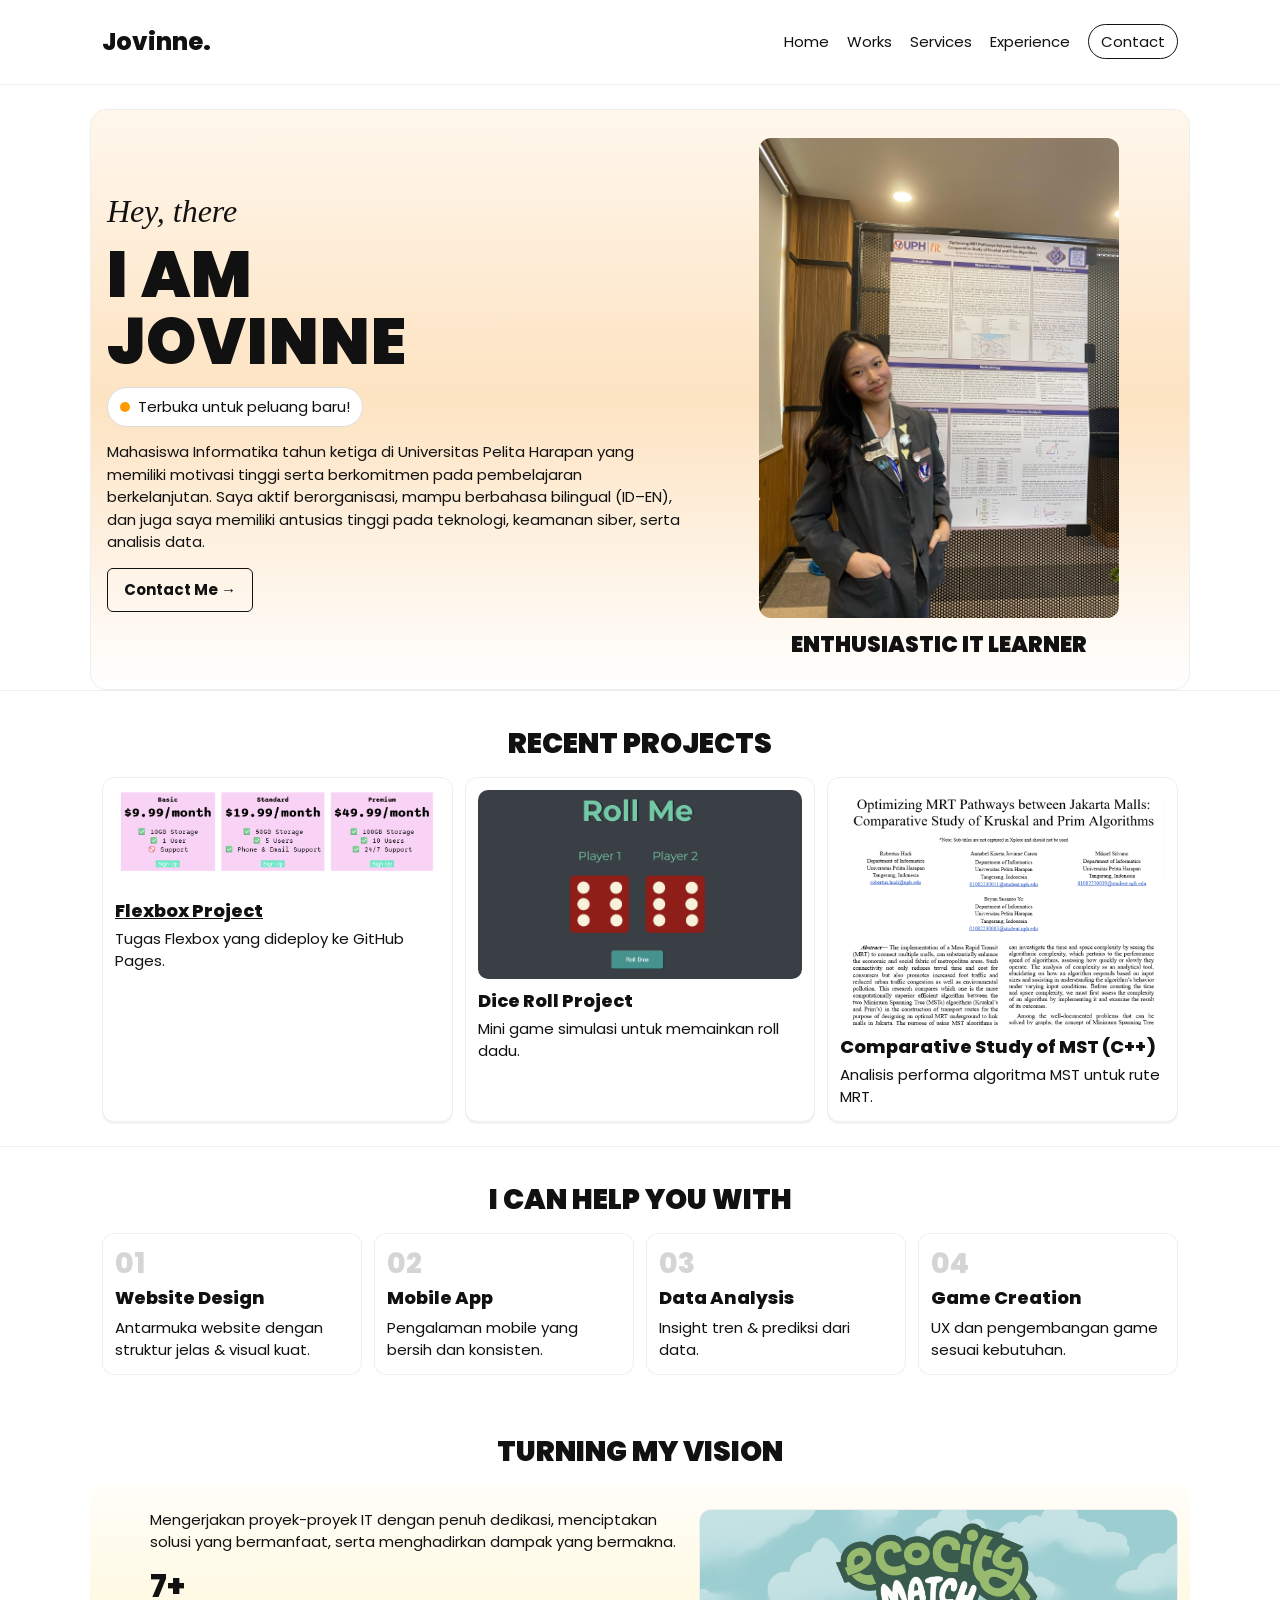
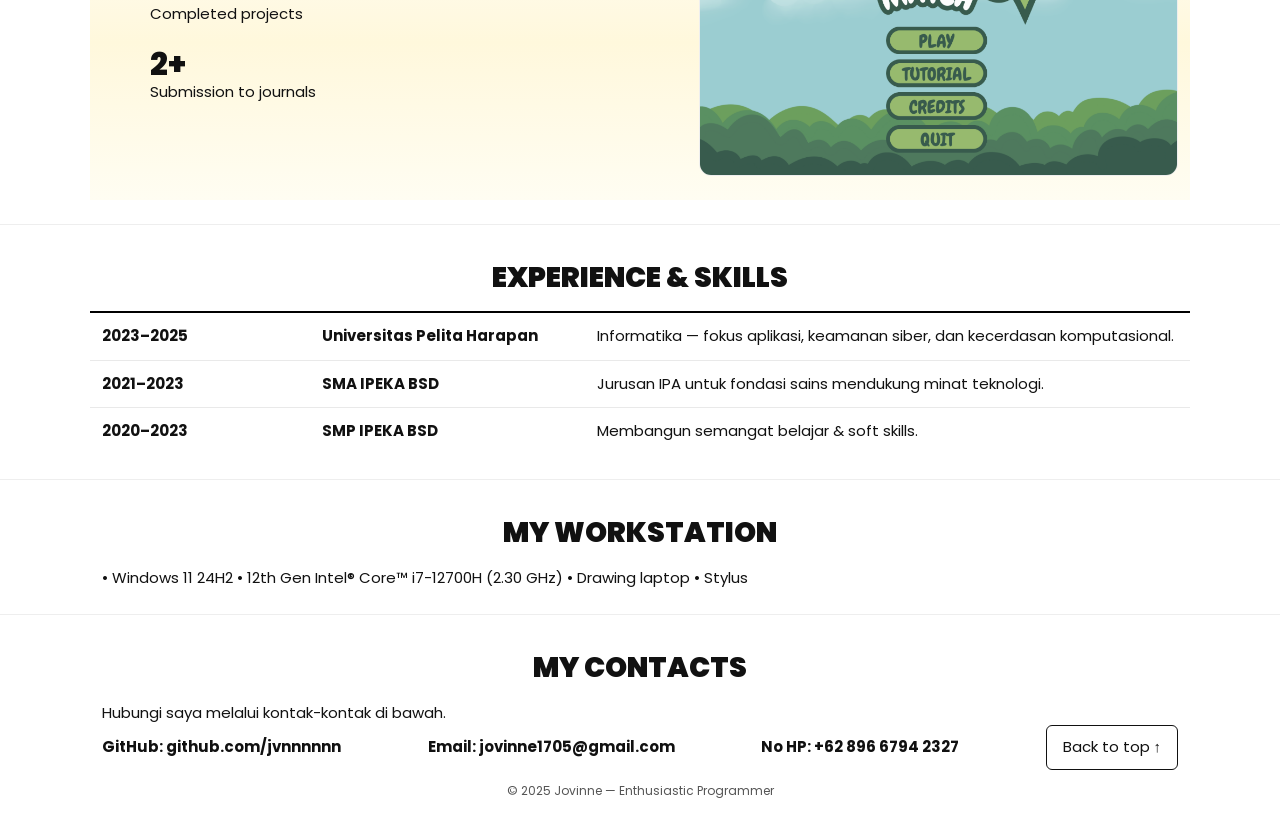
==== commit 0f651693: "Edit Project 2" ====
--- a/index.html
+++ b/index.html
@@ -61,10 +61,10 @@
         <p>Tugas Flexbox yang dideploy ke GitHub Pages.</p>
       </a>
 
-      <div class="card">
-        <img src="img/FlightSimulatorPicture.png" alt="Flight Simulator">
-        <h3>Flight Simulator (JS &amp; CSS)</h3>
-        <p>Mini game simulasi untuk belajar logika pemrograman.</p>
+      <div class="card" href="https://jvnnnnnn.github.io/Project-Contoh-2/" target="_blank" rel="noopener">
+        <img src="img/DiceRollPic.png" alt="Dice Roll">
+        <h3>Dice Roll Project</h3>
+        <p>Mini game simulasi untuk memainkan roll dadu.</p>
       </div>
 
       <div class="card">
--- a/style.css
+++ b/style.css
@@ -143,7 +143,7 @@
 /* VISION */
 .vision { 
   align-items: flex-start;
-  background: linear-gradient(180deg, #fffcf9 0%, #fff8dc 50%, #fff9f2 100%);
+  background: linear-gradient(180deg, #fffef9 0%, #fff8dc 50%, #fffdf2 100%);
   text-align: left; 
   padding-top: 24px;
   padding-bottom: 24px;
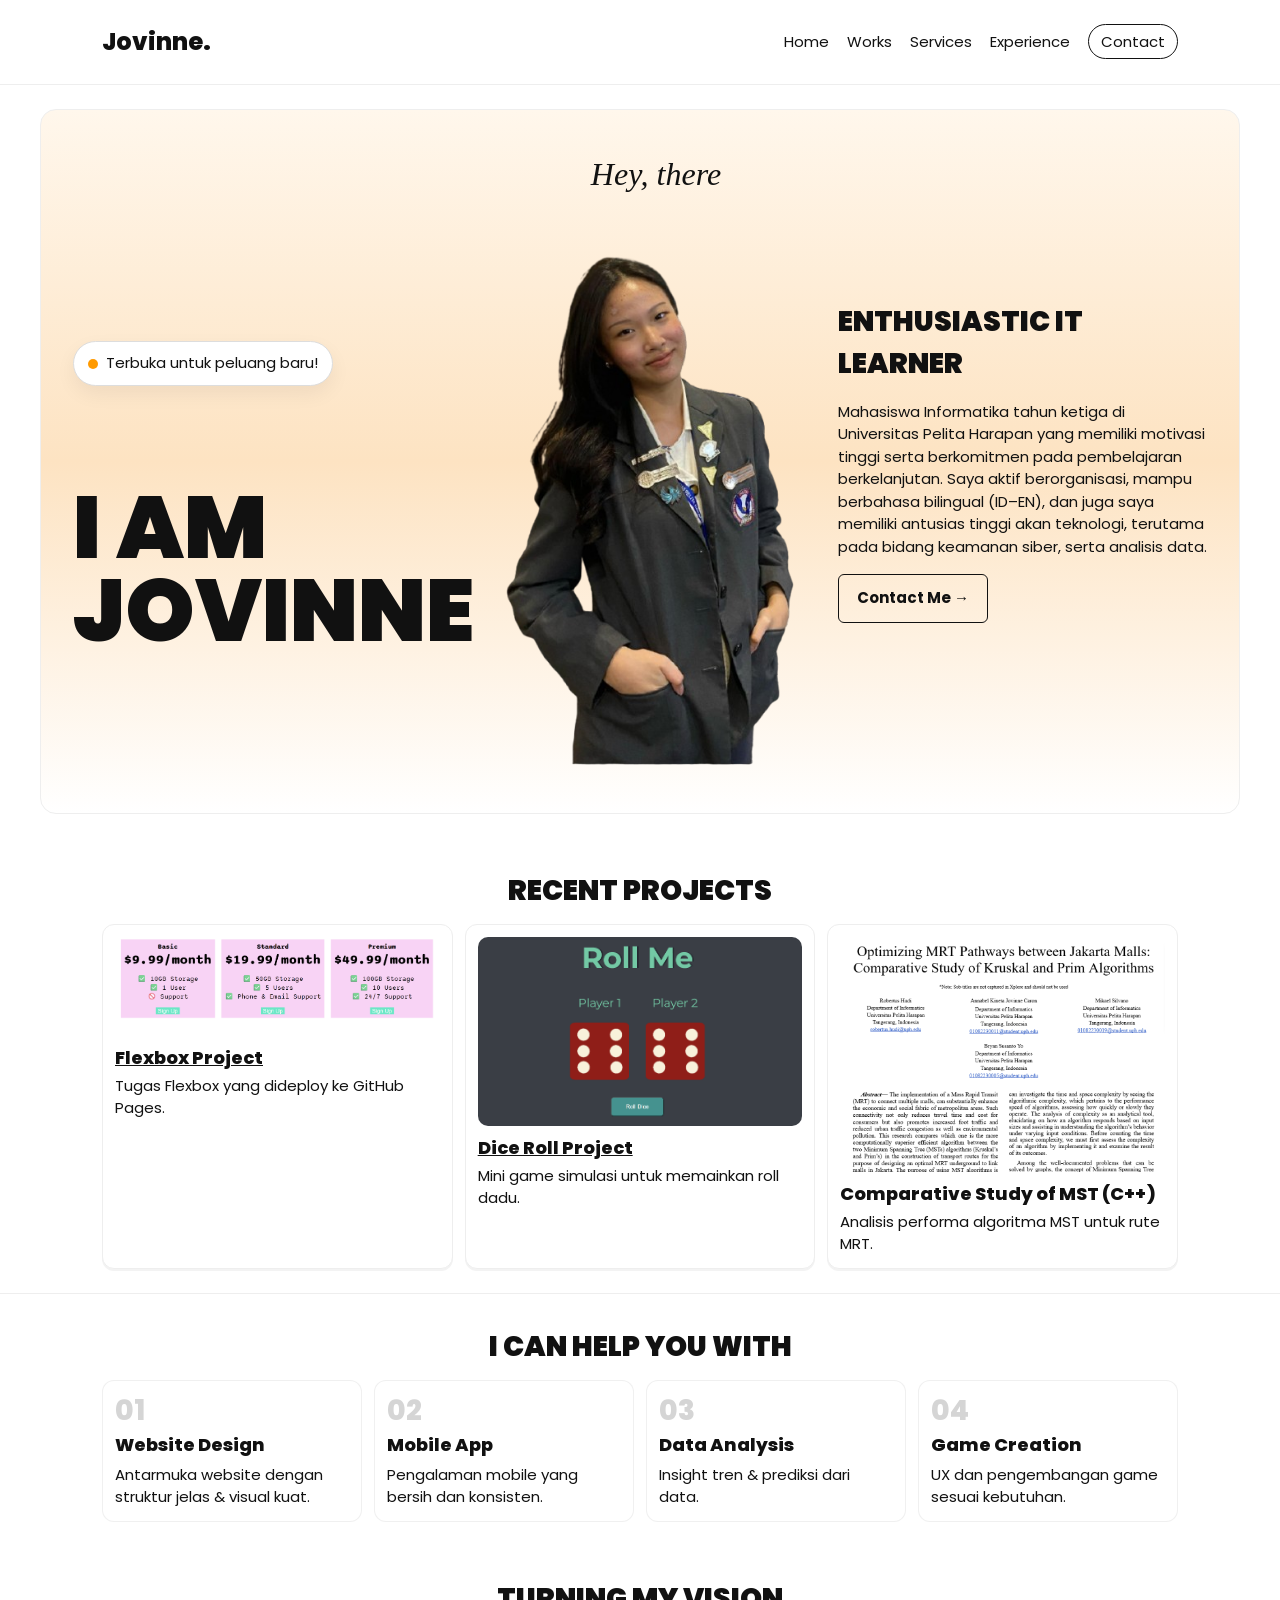
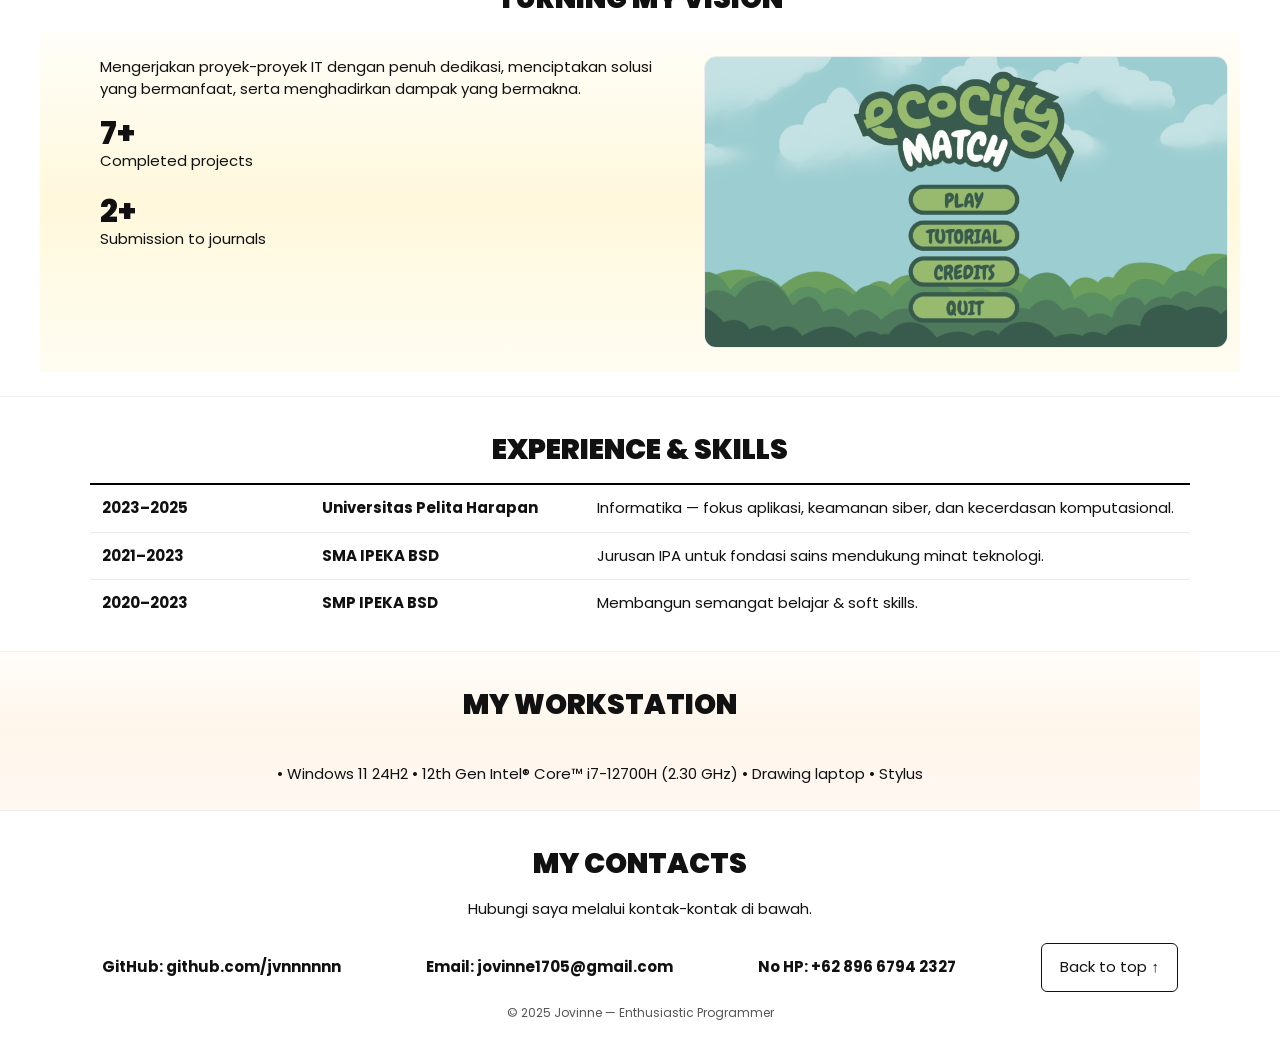
==== commit 1996924e: "Update feedback Ko Kelvin" ====
--- a/index.html
+++ b/index.html
@@ -24,31 +24,31 @@
   <hr>
 
   <!-- HERO -->
-  <section id="home" class="hero-container hero">
+  <section id="home" class="hero-container">
     <div class="hero-left">
-      <h2 class="subtle">Hey, there</h2>
-      <h1 class="hero-title">I AM<br>JOVINNE</h1>
-
       <div class="badge">
         <span class="dot"></span>
         Terbuka untuk peluang baru!
-      </div>
-
-      <p class="mt">
-        Mahasiswa Informatika tahun ketiga di Universitas Pelita Harapan yang memiliki motivasi tinggi serta berkomitmen pada pembelajaran berkelanjutan. Saya aktif berorganisasi, mampu berbahasa bilingual (ID–EN), dan juga saya memiliki antusias tinggi pada teknologi, keamanan siber, serta analisis data.
-      </p>
-
-      <p class="mt">
-        <a class="btn" href="#contact"><b>Contact Me →</b></a>
-      </p>
+      </div> 
+      <h1 class="hero-title">I AM<br>JOVINNE</h1>
     </div>
 
+    <!-- CENTER -->
+    <div class="hero-center">
+      <h2 class="subtle">Hey, there</h2> <br> <br>
+      <img src="img/jvn.png" alt="Jovinne" class="portrait">
+    </div>
+
+    <!-- RIGHT -->
     <div class="hero-right">
-      <img src="img/jvn.jpg" alt="Jovinne" class="portrait">
       <h3 class="role">ENTHUSIASTIC IT LEARNER</h3>
+      <p>
+        Mahasiswa Informatika tahun ketiga di Universitas Pelita Harapan yang memiliki motivasi tinggi serta berkomitmen pada pembelajaran berkelanjutan. Saya aktif berorganisasi, mampu berbahasa bilingual (ID–EN), dan juga saya memiliki antusias tinggi akan teknologi, terutama pada bidang keamanan siber, serta analisis data.
+      </p>
+      <a class="btn mt" href="#contact"><b>Contact Me →</b></a>
     </div>
   </section>
-  <hr>
+
 
   <!-- PROJECTS -->
   <section id="projects" class="section">
@@ -61,17 +61,17 @@
         <p>Tugas Flexbox yang dideploy ke GitHub Pages.</p>
       </a>
 
-      <div class="card" href="https://jvnnnnnn.github.io/Project-Contoh-2/" target="_blank" rel="noopener">
+      <a class="card" href="https://jvnnnnnn.github.io/Project-Contoh-2/" target="_blank" rel="noopener">
         <img src="img/DiceRollPic.png" alt="Dice Roll">
-        <h3>Dice Roll Project</h3>
+        <u><h3>Dice Roll Project</h3></u>
         <p>Mini game simulasi untuk memainkan roll dadu.</p>
-      </div>
+      </a>
 
-      <div class="card">
+      <a class="card">
         <img src="img/DAAUASPic.png" alt="MST Algorithms">
         <h3>Comparative Study of MST (C++)</h3>
         <p>Analisis performa algoritma MST untuk rute MRT.</p>
-      </div>
+      </a>
     </div>
   </section>
   <hr>
@@ -148,9 +148,9 @@
   <hr>
 
   <!-- WORKSTATION -->
-  <section class="section">
+  <section class="section workstation">
     <h2 class="section-title center">MY WORKSTATION</h2>
-    <p class="container text-only center-sm">
+    <p class="container text-only center-sm"> <br>
       • Windows 11 24H2 • 12th Gen Intel® Core™ i7-12700H (2.30 GHz) • Drawing laptop • Stylus
     </p>
   </section>
@@ -159,7 +159,7 @@
   <!-- CONTACT -->
   <footer id="contact" class="section">
     <h2 class="section-title center">MY CONTACTS</h2>
-    <p class="container text-only center-sm">Hubungi saya melalui kontak-kontak di bawah.</p>
+    <p class="container text-only center-sm">Hubungi saya melalui kontak-kontak di bawah.</p> <br>
     <p class="container contacts center-sm">
       <a href="github:github.com/jvnnnnnn"><b>GitHub: github.com/jvnnnnnn</b></a><br>
       <a href="mailto:jovinne1705@gmail.com"><b>Email: jovinne1705@gmail.com</b></a><br>
--- a/style.css
+++ b/style.css
@@ -1,14 +1,14 @@
 @import url('https://fonts.googleapis.com/css2?family=Poppins:wght@300;400;600;800;900&display=swap');
 
 * {
-  box-sizing: border-box; 
-  margin: 0; 
-  padding: 0; 
-  font-size: 15px; 
+  box-sizing: border-box;
+  margin: 0;
+  padding: 0;
+  font-size: 15px;
 }
 
 html { 
-  scroll-behavior: smooth;
+  scroll-behavior: smooth; 
 }
 
 body {
@@ -27,9 +27,18 @@
   margin: 0 auto;
   padding: 0 12px;
   display: flex;
+  flex-direction: column;
   gap: 12px;
-  justify-content: space-between;
-  align-items: center;
+  justify-content: center;
+  align-items: center;
+}
+
+@media (min-width: 768px) {
+  .container {
+    flex-direction: row;
+    justify-content: space-between;
+    align-items: center;
+  }
 }
 
 hr { 
@@ -40,9 +49,11 @@
 
 /* NAV */
 .brand { 
-  font-size: 24px; 
-  font-weight: 800; 
-}
+  font-size: 
+  24px; 
+  font-weight: 800; 
+}
+
 .menu a { 
   text-decoration: none; 
   color:#111; 
@@ -53,32 +64,53 @@
   text-decoration: underline; 
 }
 
-.menu .pill {
+.menu .pill { 
   border: 1px solid #111; 
   padding: 6px 12px; 
-  border-radius: 999px;
-}
-
-/* HERO */
+  border-radius: 999px; 
+}
+
+/*HERO*/
+
 .hero-container {
-  display: flex;
-  gap: 24px;
-  justify-content: center;
-  align-items: center;
-  max-width: 1100px;
-  margin: 24px auto 0;
-  padding: 28px 16px;
+  display: grid;
+  grid-template-columns: 1fr auto 1fr;  /* left | center | right */
+  align-items: center;
+  gap: 32px;
+  max-width: 1200px;
+  margin: 24px auto;
+  padding: 40px 32px;
   border: 1px solid #eee;
   border-radius: 16px;
-  background: linear-gradient(180deg, #fff7ec 0%, #fde3c2 50%, #ffffff 100%);
-}
-
-.hero-left { 
-  flex: 1 1 55%; 
-}
-
-.hero-right { 
-  flex: 1 1 45%; 
+  background: linear-gradient(180deg,#fff7ec 0%,#fde3c2 50%,#fff 100%);
+  overflow: hidden;
+}
+
+.hero-hey {
+  position: absolute;
+  top: -40px;
+  left: 60%;
+  transform: translateX(-50%);
+  font-size: 64px;
+  font-family: Georgia, 'Times New Roman', serif;
+  font-style: italic;
+  font-weight: 300;
+  white-space: nowrap;
+  color:#111;
+}
+
+.hero-center {
+  position: relative;
+  text-align: center;
+}
+
+.hero-left {
+  align-self: end; 
+  margin-bottom: 100px;
+}
+
+.hero-right {
+  max-width: 420px;
 }
 
 .subtle {
@@ -89,42 +121,43 @@
 } 
 
 .hero-title {
-  font-size: 64px;
+  font-size: 88px;
   font-weight: 900;
-  line-height: 1.05;
+  line-height: .95;
   text-transform: uppercase;
-  letter-spacing: 1px;
-  margin-top: 6px;
+  margin-bottom: 20px;
 }
 
 .badge {
   display: inline-flex;
   align-items: center;
   gap: 8px;
-  margin-top: 12px;
-  padding: 8px 12px;
+  padding: 10px 14px;
   border: 1px solid #ddd;
   border-radius: 999px;
   background:#fff;
+  box-shadow: 0 8px 20px rgba(0,0,0,.06);
+  margin-bottom: 100px;
 }
 
 .badge .dot {
-  width: 10px; height: 10px;
-  border-radius: 999px;
-  background: #ff9a00;
-  display: inline-block;
+  width:10px; height:10px;
+  border-radius:999px;
+  background:#ff9a00;
+  display:inline-block;
 }
 
 .mt { 
-  margin-top: 14px;
+  margin-top: 16px; 
 }
 
 .btn {
   display: inline-block;
-  padding: 10px 16px;
+  padding: 12px 18px;
   border: 1px solid #111;
   border-radius: 6px;
-  color:#111; text-decoration: none;
+  color:#111;
+  text-decoration: none;
 }
 
 .btn:hover { 
@@ -132,21 +165,36 @@
 }
 
 .portrait {
-  width: 360px; height: 480px; object-fit: cover;
-  border-radius: 12px; display: block; margin: 0 auto;
-}
+  width: 300px;
+  height: 530px;
+  object-fit: cover;
+  border-radius: 12px;
+  display: block;
+  margin: 0 auto;
+}
+
 .role {
-  font-size: 22px; font-weight: 900; margin-top: 10px; text-align: center;
-  
+  font-size: 28px;
+  font-weight: 900;
+  margin-bottom: 16px;
 }
 
 /* VISION */
 .vision { 
   align-items: flex-start;
   background: linear-gradient(180deg, #fffef9 0%, #fff8dc 50%, #fffdf2 100%);
+  max-width: 1200px;
   text-align: left; 
+  flex-direction: column;
   padding-top: 24px;
   padding-bottom: 24px;
+}
+
+@media (min-width: 768px) {
+  .vision {
+    flex-direction: row;
+    align-items: flex-start;
+  }
 }
 
 .vision-left { 
@@ -197,6 +245,7 @@
   max-width: 1100px; 
   margin: 8px auto 12px; 
   padding: 0 12px;
+
 }
 
 .center { 
@@ -205,11 +254,18 @@
 
 /* TEXTBOX */
 .textbox {
-  display:flex; 
-  gap: 12px; 
-  max-width:1100px; 
-  margin:0 auto; 
+  display:flex;
+  gap: 12px;
+  max-width:1100px;
+  flex-direction: column;
+  margin:0 auto;
   padding: 0 12px;
+}
+
+@media (min-width: 768px) {
+  .textbox {
+    flex-direction: row;
+  }
 }
 
 /* PROJECT */
@@ -239,7 +295,6 @@
   margin-bottom: 4px; 
   
 }
-
 /* SERVICES */
 .services .service {
   position: relative;
@@ -264,7 +319,6 @@
   font-weight: 800; 
   margin-bottom: 6px; 
 }
-
 /* EXPERIENCE */
 .experience {
   
@@ -288,9 +342,18 @@
   
 }
 
+.workstation {
+  background:linear-gradient(180deg, #fffdfa 0%, #fff6eb 50%, #fff8f2 100%);
+  max-width: 1200px;
+  padding-top: 24px;
+  padding-bottom: 24px;
+}
+
 /* FOOTER / CONTACT */
 .text-only { 
   line-height: 1.6; 
+  align-items: center;
+  justify-content: center;
 }
 
 .center-sm { 
@@ -303,7 +366,6 @@
 }
 
 .contacts a:hover{ 
-  
   text-decoration: underline; 
 }
 
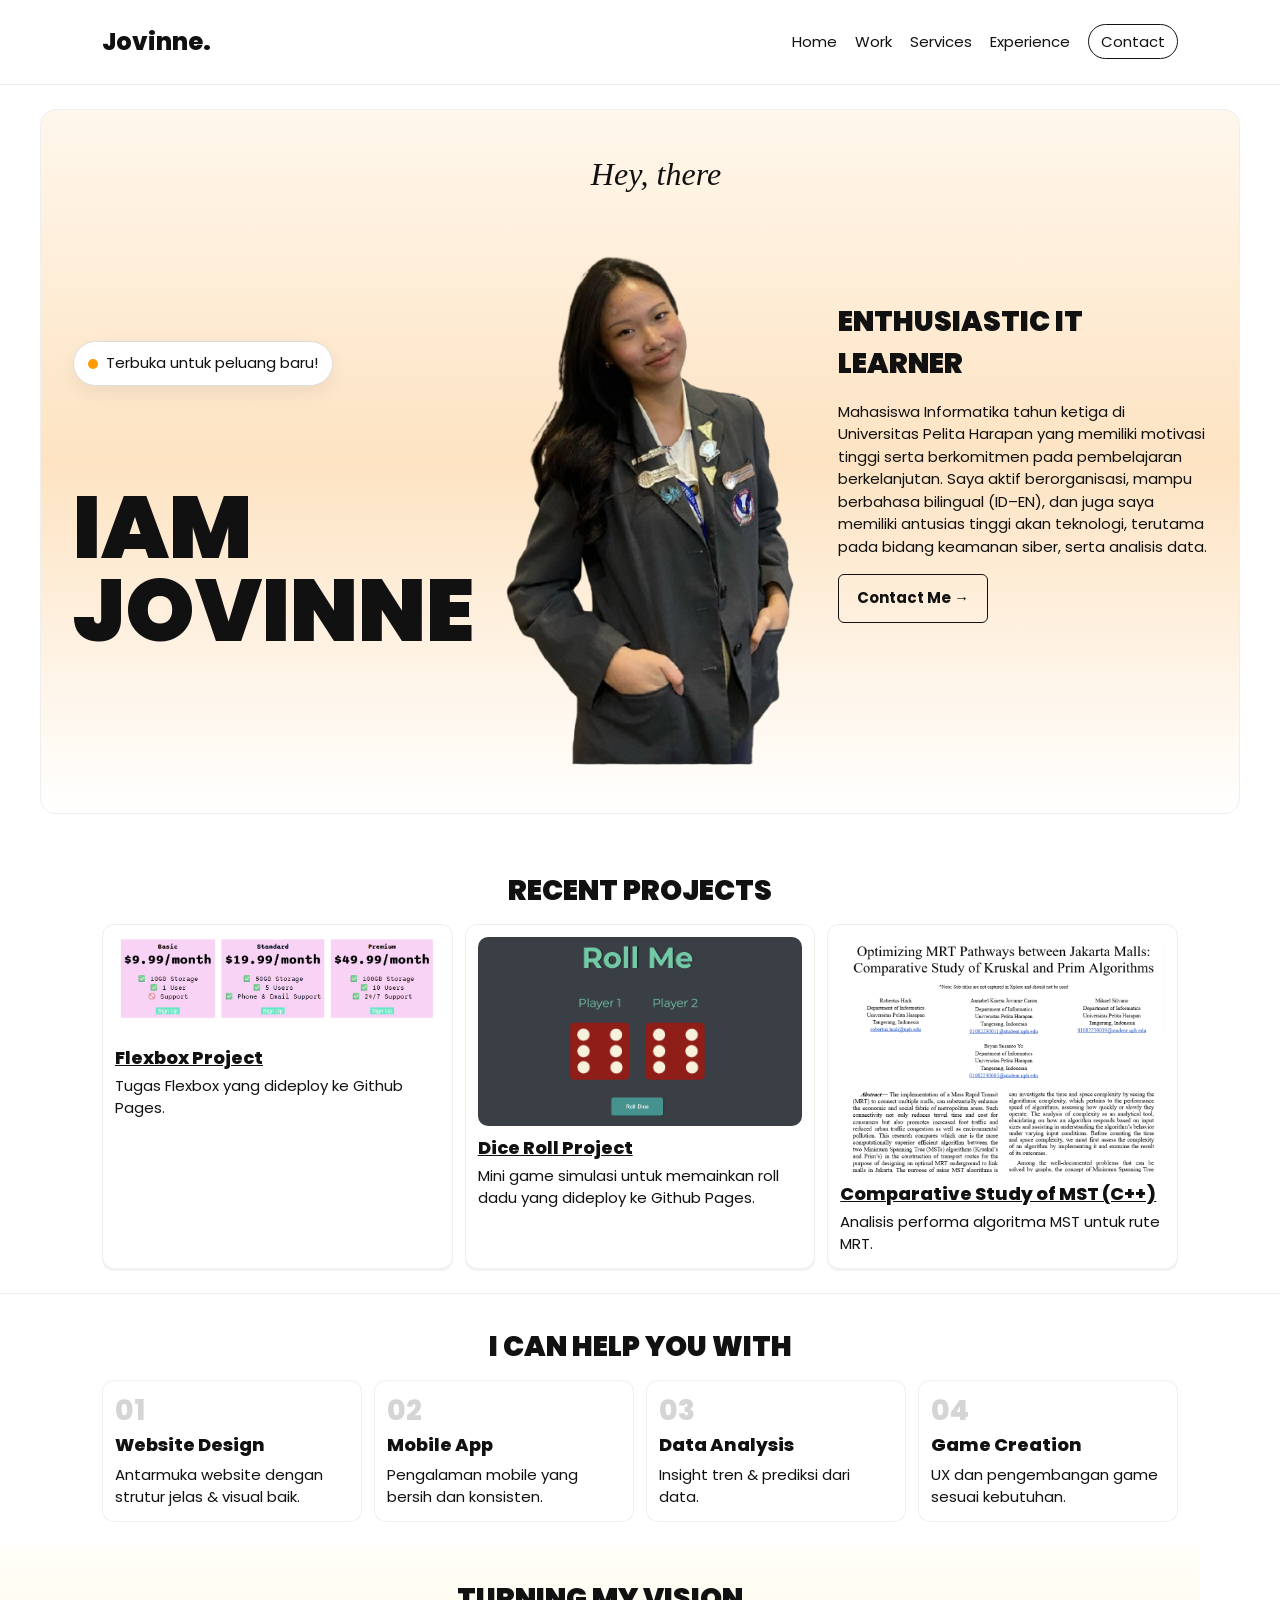
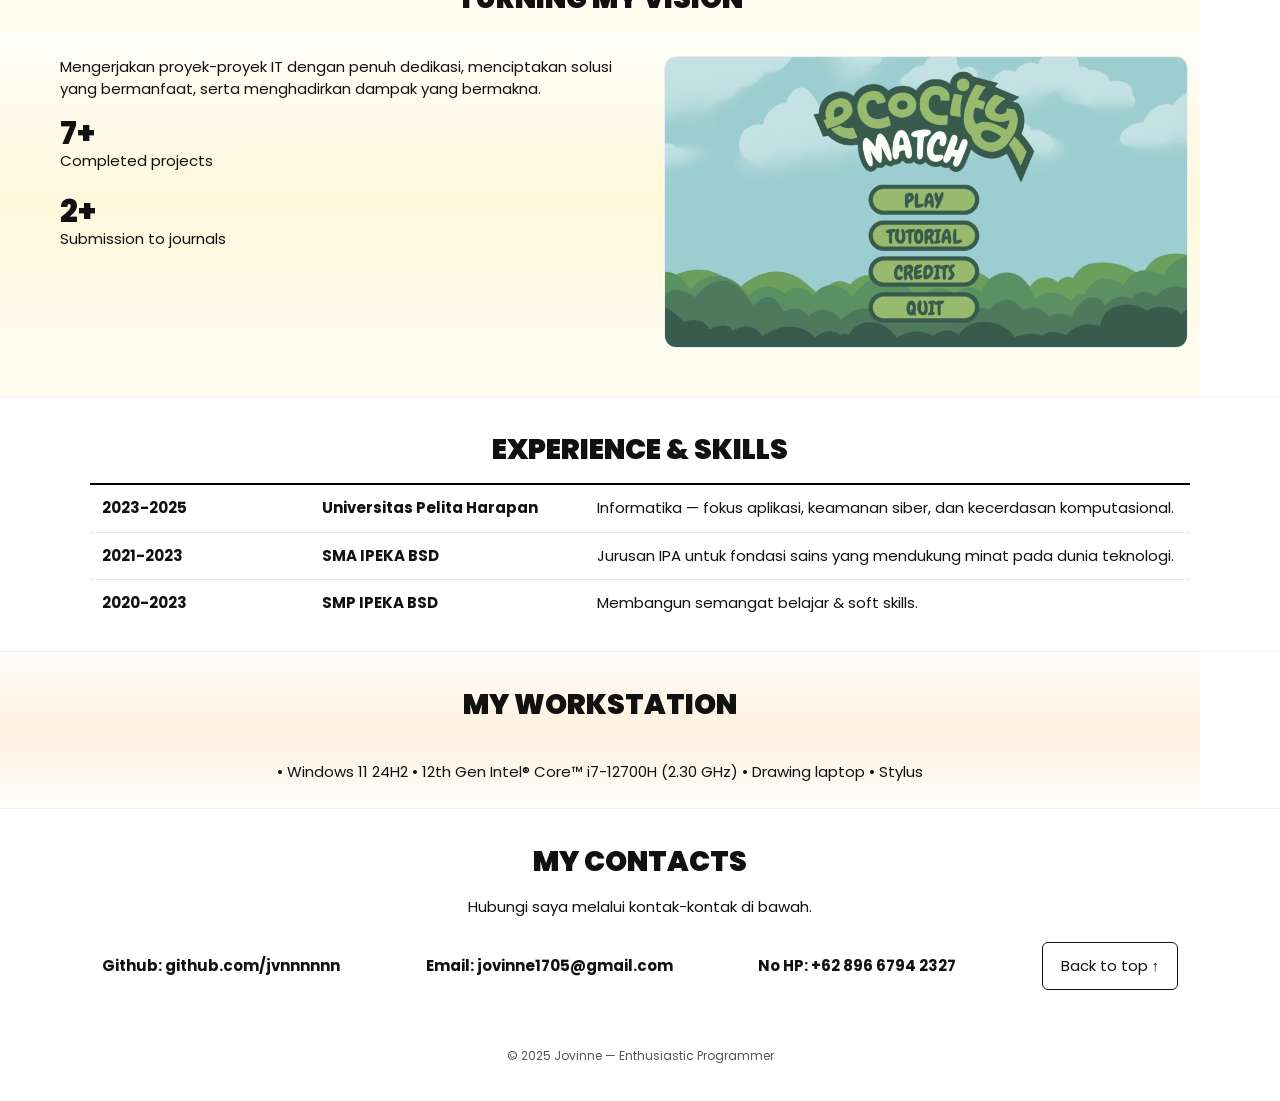
==== commit 57961dfb: "Update portofolio (add link to third project)" ====
--- a/index.html
+++ b/index.html
@@ -1,173 +1,170 @@
 <!DOCTYPE html>
-<html lang="id">
+<html lang="en">
 <head>
-  <meta charset="utf-8">
-  <meta name="viewport" content="width=device-width, initial-scale=1">
-  <title>Jovinne – Enthusiastic Programmer</title>
-  <link rel="stylesheet" href="style.css">
+    <meta charset="UTF-8">
+    <meta name="viewport" content="width=device-width, initial-scale=1.0">
+    <title>Jovinne - Enthusiastic Progammer</title>
+    <link rel = "stylesheet" href = "style.css">
 </head>
 <body>
+    
+    <!-- nav -->
+    <header class="section"> 
+        <div class="container nav">
+            <h1 class="brand"> Jovinne. </h1>
+            <nav class="menu">
+                <a href="#home"> Home </a>
+                <a href="#projects">Work</a>
+                <a href="#services">Services</a>
+                <a href="#experience">Experience</a>
+                <a href="#contact" class="pill">Contact</a>
+            </nav>
+        </div>
+    </header>
+    <hr>
 
-  <!-- NAV -->
-  <header class="section">
-    <div class="container nav">
-      <h1 class="brand">Jovinne.</h1>
-      <nav class="menu">
-        <a href="#home">Home</a>
-        <a href="#projects">Works</a>
-        <a href="#services">Services</a>
-        <a href="#experience">Experience</a>
-        <a class="pill" href="#contact">Contact</a>
-      </nav>
-    </div>
-  </header>
-  <hr>
+    <!-- main container -->
+    <section id="home" class="main-container">
+        <div class="main-left">
+            <div class="badge">
+                <span class = "dot"></span>
+                Terbuka untuk peluang baru!
+            </div>
+            <h1 class = "main-title"> IAM <br> JOVINNE</h1>
+        </div>
 
-  <!-- HERO -->
-  <section id="home" class="hero-container">
-    <div class="hero-left">
-      <div class="badge">
-        <span class="dot"></span>
-        Terbuka untuk peluang baru!
-      </div> 
-      <h1 class="hero-title">I AM<br>JOVINNE</h1>
-    </div>
+        <!-- center -->
+        <div class="main-center">
+            <h2 class="subtle">Hey, there</h2><br><br>
+            <img src = "img/jvn.png" alt="Jovinne" class="portrait">
+        </div>
 
-    <!-- CENTER -->
-    <div class="hero-center">
-      <h2 class="subtle">Hey, there</h2> <br> <br>
-      <img src="img/jvn.png" alt="Jovinne" class="portrait">
-    </div>
+        <!-- right -->
+        <div class="main-right">
+            <h3 class="role">ENTHUSIASTIC IT LEARNER</h3>
+            <p>
+                Mahasiswa Informatika tahun ketiga di Universitas Pelita Harapan yang memiliki motivasi tinggi serta berkomitmen pada pembelajaran berkelanjutan. Saya aktif berorganisasi, mampu berbahasa bilingual (ID–EN), dan juga saya memiliki antusias tinggi akan teknologi, terutama pada bidang keamanan siber, serta analisis data.
+            </p>
+            <a class="btn mt" href="#contact"><b>Contact Me →</b></a>
+        </div>
+    </section>
 
-    <!-- RIGHT -->
-    <div class="hero-right">
-      <h3 class="role">ENTHUSIASTIC IT LEARNER</h3>
-      <p>
-        Mahasiswa Informatika tahun ketiga di Universitas Pelita Harapan yang memiliki motivasi tinggi serta berkomitmen pada pembelajaran berkelanjutan. Saya aktif berorganisasi, mampu berbahasa bilingual (ID–EN), dan juga saya memiliki antusias tinggi akan teknologi, terutama pada bidang keamanan siber, serta analisis data.
-      </p>
-      <a class="btn mt" href="#contact"><b>Contact Me →</b></a>
-    </div>
-  </section>
+    <!-- projects -->
+    <section id="projects" class="section">
+        <h2 class="section-title center">RECENT PROJECTS</h2>
+        <div class="textbox projects">
 
+            <a class="card" href="https://jvnnnnnn.github.io/Project-Contoh/" target="_blank" rel="noopener">
+                <img src="img/flexboxproject.png" alt="Flexbox Project">
+                <u><h3>Flexbox Project</h3></u>
+                <p>Tugas Flexbox yang dideploy ke Github Pages.</p>
+            </a>
 
-  <!-- PROJECTS -->
-  <section id="projects" class="section">
-    <h2 class="section-title center">RECENT PROJECTS</h2>
-    <div class="textbox projects">
+            <a class="card" href="https://jvnnnnnn.github.io/Project-Contoh-2/" target="_blank" rel="noopener">
+                <img src="img/DiceRollPic.png" alt="Dice Roll Project">
+                <u><h3>Dice Roll Project</h3></u>
+                <p>Mini game simulasi untuk memainkan roll dadu yang dideploy ke Github Pages.</p>
+            </a>
 
-      <a class="card" href="https://jvnnnnnn.github.io/Project-Contoh/" target="_blank" rel="noopener">
-        <img src="img/flexboxproject.png" alt="Flexbox Project">
-        <u><h3>Flexbox Project</h3></u>
-        <p>Tugas Flexbox yang dideploy ke GitHub Pages.</p>
-      </a>
+            <a class="card" href="https://uph365.sharepoint.com/:w:/s/RHRESEARCHGROUP/ESgTOhIboClIpw3Dx2XOU-UBw9fzRQcC-ZN-ojyO8fOWhw?e=VK8fQP" target="_blank" rel="noopener">
+                <img src="img/DAAUASPic.png" alt="MST Comparison Project">
+                <u><h3>Comparative Study of MST (C++)</h3></u>
+                <p>Analisis performa algoritma MST untuk rute MRT.</p>
+            </a>
+        </div>
+    </section>
+    <hr>
 
-      <a class="card" href="https://jvnnnnnn.github.io/Project-Contoh-2/" target="_blank" rel="noopener">
-        <img src="img/DiceRollPic.png" alt="Dice Roll">
-        <u><h3>Dice Roll Project</h3></u>
-        <p>Mini game simulasi untuk memainkan roll dadu.</p>
-      </a>
+    <!-- services -->
+    <section id="services" class="section">
+        <h2 class="section-title flex-center">I CAN HELP YOU WITH</h2>
+        <div class="textbox services">
+            <div class="service">
+                <div class="num">01</div>
+                <h3>Website Design</h3>
+                <p>Antarmuka website dengan strutur jelas &amp; visual baik.</p>
+            </div>
+            <div class="service">
+                <div class="num">02</div>
+                <h3>Mobile App</h3>
+                <p>Pengalaman mobile yang bersih dan konsisten.</p>
+            </div>
+            <div class="service">
+                <div class="num">03</div>
+                <h3>Data Analysis</h3>
+                <p>Insight tren &amp; prediksi dari data.</p>
+            </div>
+            <div class="service">
+                <div class="num">04</div>
+                <h3>Game Creation</h3>
+                <p>UX dan pengembangan game sesuai kebutuhan.</p>
+            </div>
+        </div>
+    </section>
 
-      <a class="card">
-        <img src="img/DAAUASPic.png" alt="MST Algorithms">
-        <h3>Comparative Study of MST (C++)</h3>
-        <p>Analisis performa algoritma MST untuk rute MRT.</p>
-      </a>
-    </div>
-  </section>
-  <hr>
+    <!-- vision / stat -->
+    <section class="section vision">
+        <h2 class="section-title flex-center">TURNING MY VISION</h2>
+        <div class="container vision">
+            <div class="vision-left">
+                <p>Mengerjakan proyek-proyek IT dengan penuh dedikasi, menciptakan solusi yang bermanfaat, serta menghadirkan dampak yang bermakna.</p>
 
-  <!-- SERVICES -->
-  <section id="services" class="section">
-    <h2 class="section-title flex-center">I CAN HELP YOU WITH</h2>
-    <div class="textbox services">
-      <div class="service">
-        <div class="num">01</div>
-        <h3>Website Design</h3>
-        <p>Antarmuka website dengan struktur jelas &amp; visual kuat.</p>
-      </div>
-      <div class="service">
-        <div class="num">02</div>
-        <h3>Mobile App</h3>
-        <p>Pengalaman mobile yang bersih dan konsisten.</p>
-      </div>
-      <div class="service">
-        <div class="num">03</div>
-        <h3>Data Analysis</h3>
-        <p>Insight tren &amp; prediksi dari data.</p>
-      </div>
-      <div class="service">
-        <div class="num">04</div>
-        <h3>Game Creation</h3>
-        <p>UX dan pengembangan game sesuai kebutuhan.</p>
-      </div>
-    </div>
-  </section>
+                <div class="stats">
+                    <div><b class="big">7+</b><br>Completed projects</div>
+                    <div><b class="big">2+</b><br>Submission to journals</div>
+                </div>
+            </div>
 
-  <!-- VISION / STATS -->
-  <section class="section vision-section">
-    <h2 class="section-title flex-center">TURNING MY VISION</h2>
-    <div class="container vision">
-      <div class="vision-left">
-        <p>Mengerjakan proyek-proyek IT dengan penuh dedikasi, menciptakan solusi yang bermanfaat, serta menghadirkan dampak yang bermakna.</p>
+            <div class="vision-right">
+                <img src="img/EcoCityMatchPic.png" alt="Biggest Project" class="workshot">
+            </div>
+        </div>
+    </section>
+    <hr>
 
-        <div class="stats">
-          <div><b class="big">7+</b><br>Completed projects</div>
-          <div><b class="big">2+</b><br>Submission to journals</div>
-        </div>
-      </div>
+    <!-- experience -->
+    <section id="experience" class="section">
+        <h2 class="section-title flex-center">EXPERIENCE &amp; SKILLS</h2>
+        <table class="experience">
+            <tr class="rowline">
+                <td width="20%"><h4>2023-2025</h4></td>
+                <td width="25%"><h4>Universitas Pelita Harapan</h4></td>
+                <td>Informatika — fokus aplikasi, keamanan siber, dan kecerdasan komputasional.</td>
+            </tr>
+            <tr class="rowline">
+                <td><h4>2021-2023</h4></td>
+                <td><h4>SMA IPEKA BSD</h4></td>
+                <td>Jurusan IPA untuk fondasi sains yang mendukung minat pada dunia teknologi.</td>
+            </tr>
+            <tr class="rowline">
+                <td><h4>2020-2023</h4></td>
+                <td><h4>SMP IPEKA BSD</h4></td>
+                <td>Membangun semangat belajar &amp; soft skills.</td>
+            </tr>
+        </table>
+    </section>
+    <hr>
 
-      <div class="vision-right">
-        <img src="img/EcoCityMatchPic.png" alt="Biggest Project" class="workshot">
-      </div>
-    </div>
-  </section>
+    <!-- workstation -->
+    <section id="workstation" class="section workstation">
+        <h2 class="section-title center">MY WORKSTATION</h2><br>
+        <p class="container text-only">
+            • Windows 11 24H2 • 12th Gen Intel® Core™ i7-12700H (2.30 GHz) • Drawing laptop • Stylus
+        </p>
+    </section>
+    <hr>
 
-  <hr>
-  <!-- EXPERIENCE -->
-  <section id="experience" class="section">
-    <h2 class="section-title flex-center">EXPERIENCE &amp; SKILLS</h2>
-    <table class="experience">
-      <tr class="rowline">
-        <td width="20%"><h4>2023–2025</h4></td>
-        <td width="25%"><h4>Universitas Pelita Harapan</h4></td>
-        <td>Informatika — fokus aplikasi, keamanan siber, dan kecerdasan komputasional.</td>
-      </tr>
-      <tr class="rowline">
-        <td><h4>2021–2023</h4></td>
-        <td><h4>SMA IPEKA BSD</h4></td>
-        <td>Jurusan IPA untuk fondasi sains mendukung minat teknologi.</td>
-      </tr>
-      <tr class="rowline">
-        <td><h4>2020–2023</h4></td>
-        <td><h4>SMP IPEKA BSD</h4></td>
-        <td>Membangun semangat belajar &amp; soft skills.</td>
-      </tr>
-    </table>
-  </section>
-
-  <hr>
-
-  <!-- WORKSTATION -->
-  <section class="section workstation">
-    <h2 class="section-title center">MY WORKSTATION</h2>
-    <p class="container text-only center-sm"> <br>
-      • Windows 11 24H2 • 12th Gen Intel® Core™ i7-12700H (2.30 GHz) • Drawing laptop • Stylus
-    </p>
-  </section>
-
-  <hr>
-  <!-- CONTACT -->
-  <footer id="contact" class="section">
-    <h2 class="section-title center">MY CONTACTS</h2>
-    <p class="container text-only center-sm">Hubungi saya melalui kontak-kontak di bawah.</p> <br>
-    <p class="container contacts center-sm">
-      <a href="github:github.com/jvnnnnnn"><b>GitHub: github.com/jvnnnnnn</b></a><br>
-      <a href="mailto:jovinne1705@gmail.com"><b>Email: jovinne1705@gmail.com</b></a><br>
-      <a href="tel:+6289667942327"><b>No HP: +62 896 6794 2327</b></a><br><br>
-      <a class="btn" href="#home">Back to top ↑</a>
-    </p>
-    <p class="copy">© 2025 Jovinne — Enthusiastic Programmer</p>
-  </footer>
-
+    <!-- contact -->
+    <footer id="contact" class="section">
+        <h2 class="section-title center">MY CONTACTS</h2>
+        <p class="container text-only">Hubungi saya melalui kontak-kontak di bawah.</p><br>
+        <p class="container contacts">
+            <a href="github:github.com/jvnnnnnn"><b>Github: github.com/jvnnnnnn</b></a><br>
+            <a href="mailto:jovinne1705@gmail.com"><b>Email: jovinne1705@gmail.com</b></a><br>
+            <a href="tel:+6289667942327"><b>No HP: +62 896 6794 2327</b></a><br><br>
+            <a class="btn" href="#home">Back to top ↑</a>
+        </p><br><br>
+        <p class="copy">© 2025 Jovinne — Enthusiastic Programmer</p>
+    </footer>
 </body>
-</html>
+</html>
--- a/style.css
+++ b/style.css
@@ -1,383 +1,382 @@
 @import url('https://fonts.googleapis.com/css2?family=Poppins:wght@300;400;600;800;900&display=swap');
 
 * {
-  box-sizing: border-box;
-  margin: 0;
-  padding: 0;
-  font-size: 15px;
-}
-
-html { 
-  scroll-behavior: smooth; 
+    box-sizing: border-box;
+    margin: 0px;
+    padding: 0px;
+    font-size: 15px;
+}
+
+html {
+    scroll-behavior: smooth;
 }
 
 body {
-  font-family: 'Poppins', sans-serif;
-  line-height: 1.5;
-  color:#111;
-  background:#fff;
-}
-
-.section { 
-  padding: 24px 0; 
+    font-family: 'Poppins', sans-serif;
+    line-height: 1.5;
+    color:#111;
+    background:#fff;
+}
+
+.section {
+    padding: 24px 0;
 }
 
 .container {
-  max-width: 1100px;
-  margin: 0 auto;
-  padding: 0 12px;
-  display: flex;
-  flex-direction: column;
-  gap: 12px;
-  justify-content: center;
-  align-items: center;
+    display: flex;
+    max-width: 1100px;
+    margin: 0 auto;
+    padding: 0 12px;
+    flex-direction: column;
+    gap: 12px;
+    justify-content: center;
+    align-items: center;
 }
 
 @media (min-width: 768px) {
-  .container {
-    flex-direction: row;
-    justify-content: space-between;
-    align-items: center;
-  }
-}
-
-hr { 
-  border:0; 
-  height:1px; 
-  background:#eee; 
-}
-
-/* NAV */
-.brand { 
-  font-size: 
-  24px; 
-  font-weight: 800; 
-}
-
-.menu a { 
-  text-decoration: none; 
-  color:#111; 
-  margin-left: 14px; 
-}
-
-.menu a:hover { 
-  text-decoration: underline; 
-}
-
-.menu .pill { 
-  border: 1px solid #111; 
-  padding: 6px 12px; 
-  border-radius: 999px; 
-}
-
-/*HERO*/
-
-.hero-container {
-  display: grid;
-  grid-template-columns: 1fr auto 1fr;  /* left | center | right */
-  align-items: center;
-  gap: 32px;
-  max-width: 1200px;
-  margin: 24px auto;
-  padding: 40px 32px;
-  border: 1px solid #eee;
-  border-radius: 16px;
-  background: linear-gradient(180deg,#fff7ec 0%,#fde3c2 50%,#fff 100%);
-  overflow: hidden;
-}
-
-.hero-hey {
-  position: absolute;
-  top: -40px;
-  left: 60%;
-  transform: translateX(-50%);
-  font-size: 64px;
-  font-family: Georgia, 'Times New Roman', serif;
-  font-style: italic;
-  font-weight: 300;
-  white-space: nowrap;
-  color:#111;
-}
-
-.hero-center {
-  position: relative;
-  text-align: center;
-}
-
-.hero-left {
-  align-self: end; 
-  margin-bottom: 100px;
-}
-
-.hero-right {
-  max-width: 420px;
+    .container{
+        flex-direction: row;
+        justify-content: space-between;
+        align-items: center;
+    }
+}
+
+hr {
+    border: 0px;
+    height: 1px;
+    background: #eee;
+}
+
+
+/* nav */
+.brand {
+    font-size: 24px;
+    font-weight: 800;
+}
+
+.menu a {
+    text-decoration: none;
+    color: #111;
+    margin-left: 14px;
+}
+
+.menu a:hover {
+    text-decoration: underline;
+}
+
+.menu .pill {
+    border: 1px solid #111;
+    padding: 6px 12px;
+    border-radius: 999px;
+}
+
+
+/* main container */
+.main-container{
+    display: grid;
+    grid-template-columns: 1fr auto 1fr;
+    align-items: center;
+    gap: 32px;
+    max-width: 1200px;
+    margin: 24px auto;
+    padding: 40px 32px;
+    border: 1px solid #eee;
+    border-radius: 16px;
+    background: linear-gradient(180deg,#fff7ec 0%,#fde3c2 50%,#fff 100%);
+    overflow: hidden;
+}
+
+.main-hey {
+    position: absolute;
+    top: -40px;
+    left: 60%;
+    transform: translateX(-50%);
+    font-size: 64px;
+    font-family: Georgia, 'Times New Roman', Times, serif;
+    font-style: italic;
+    font-weight: 300;
+    white-space: nowrap;
+    color: #111;
+}
+
+.main-center {
+    position: relative;
+    text-align: center;
+}
+
+.main-left {
+    align-self: end;
+    margin-bottom: 100px;
+}
+
+.main-right {
+    max-width: 420px;
 }
 
 .subtle {
-  font-family: Georgia, 'Times New Roman', serif;
-  font-style: italic;
-  font-weight: 300;
-  font-size: 32px;
-} 
-
-.hero-title {
-  font-size: 88px;
-  font-weight: 900;
-  line-height: .95;
-  text-transform: uppercase;
-  margin-bottom: 20px;
+    font-family: Georgia, 'Times New Roman', Times, serif;
+    font-style: italic;
+    font-weight: 300;
+    font-size: 32px;
+}
+
+.main-title {
+    font-size: 88px;
+    font-weight: 900;
+    line-height: .95;
+    text-transform: uppercase;
+    margin-bottom: 20px;
 }
 
 .badge {
-  display: inline-flex;
-  align-items: center;
-  gap: 8px;
-  padding: 10px 14px;
-  border: 1px solid #ddd;
-  border-radius: 999px;
-  background:#fff;
-  box-shadow: 0 8px 20px rgba(0,0,0,.06);
-  margin-bottom: 100px;
+    display: inline-flex;
+    align-items: center;
+    gap: 8px;
+    padding: 10px 14px;
+    border: 1px solid #ddd;
+    border-radius: 999px;
+    background: #fff;
+    box-shadow: 0 8px 20px rgba(0,0,0,.06);
+    margin-bottom: 100px;
 }
 
 .badge .dot {
-  width:10px; height:10px;
-  border-radius:999px;
-  background:#ff9a00;
-  display:inline-block;
-}
-
-.mt { 
-  margin-top: 16px; 
+    width: 10px;
+    height: 10px;
+    border-radius: 999px;
+    background: #ff9a00;
+    display: inline-block
+}
+
+.mt {
+    margin-top: 16px;
 }
 
 .btn {
-  display: inline-block;
-  padding: 12px 18px;
-  border: 1px solid #111;
-  border-radius: 6px;
-  color:#111;
-  text-decoration: none;
-}
-
-.btn:hover { 
-  background:#111; color:#fff; 
+    display: inline-block;
+    padding: 12px 18px;
+    border: 1px solid #111;
+    border-radius: 6px;
+    color: #111;
+    text-decoration: none;
+}
+
+.btn:hover {
+    background:#111; color:#fff;
 }
 
 .portrait {
-  width: 300px;
-  height: 530px;
-  object-fit: cover;
-  border-radius: 12px;
-  display: block;
-  margin: 0 auto;
+    width: 300px;
+    height: 530px;
+    object-fit: cover;
+    border-radius: 12px;
+    display: block;
+    margin: 0 auto;
 }
 
 .role {
-  font-size: 28px;
-  font-weight: 900;
-  margin-bottom: 16px;
-}
-
-/* VISION */
-.vision { 
-  align-items: flex-start;
-  background: linear-gradient(180deg, #fffef9 0%, #fff8dc 50%, #fffdf2 100%);
-  max-width: 1200px;
-  text-align: left; 
-  flex-direction: column;
-  padding-top: 24px;
-  padding-bottom: 24px;
+    font-size: 28px;
+    font-weight: 900;
+    margin-bottom: 16px;
+}
+
+
+/* vision */
+.vision {
+    align-items: flex-start;
+    background: linear-gradient(180deg, #fffef9 0%, #fff8dc 50%, #fffdf2 100%);
+    max-width: 1200px;
+    text-align: left;
+    flex-direction: column;
+    padding-top: 24px;
+    padding-bottom: 24px;
 }
 
 @media (min-width: 768px) {
-  .vision {
-    flex-direction: row;
+    .vision {
+        flex-direction: row;
+        align-items: flex-start;
+    }
+}
+
+.vision-left {
+    flex: 1 1 55%;
+    display: block;
+}
+
+.vision-left > p{
+    margin-left: 48px;
+}
+
+.vision-right {
+    flex: 1 1 45%;
+}
+
+.workshot {
+    width: 100%;
+    height: auto;
+    border-radius: 12px;
+    border: 1px solid #eee;
+    display: block;
+}
+
+.stats {
+    display: flex;
+    flex-direction: column;
     align-items: flex-start;
-  }
-}
-
-.vision-left { 
-  flex: 1 1 55%; 
-  display: block;
-}
-
-.vision-left > p{
-  margin-left: 48px;   
-}
-
-
-.vision-right {
-  flex: 1 1 45%; 
-}
-
-.workshot { 
-  width: 100%; 
-  height: auto; 
-  border-radius: 12px; 
-  border:1px solid #eee; 
-  display:block; 
-}
-
-.stats{
-  display: flex;
-  flex-direction: column;     /* vertikal: atas–bawah */
-  align-items: flex-start;    /* label tetap rata kiri */
-  gap: 22px;                  /* jarak antar item */
-  margin-top: 16px;
-  margin-left: 48px;          /* geser sedikit ke tengah kolom kiri */
-}
-
-.stats > div { 
-  text-align: left; 
-}
-
-.big { 
-  font-size: 32px;
-  font-weight: 800; 
-  line-height: 1;
-}
-
-/* SECTION TITLES */
+    gap: 22px;
+    margin-top: 16px;
+    margin-left: 48px;
+}
+
+.stats > div {
+    text-align: left;
+}
+
+.big {
+    font-size: 32px;
+    font-weight: 800;
+    line-height: 1;
+}
+
+
+/* section titles */
 .section-title {
-  font-size: 28px; 
-  font-weight: 900;
-  max-width: 1100px; 
-  margin: 8px auto 12px; 
-  padding: 0 12px;
-
-}
-
-.center { 
-  text-align: center; 
-}
-
-/* TEXTBOX */
+    font-size: 28px;
+    font-weight: 900;
+    max-width: 1100px;
+    margin: 8px auto 12px;
+    padding: 0 12px;
+}
+
+.center {
+    text-align: center;
+}
+
+/* textbox */
 .textbox {
-  display:flex;
-  gap: 12px;
-  max-width:1100px;
-  flex-direction: column;
-  margin:0 auto;
-  padding: 0 12px;
+    display: flex;
+    gap: 12px;
+    max-width: 1100px;
+    flex-direction: column;
+    margin: 0 auto;
+    padding: 0 12px;
 }
 
 @media (min-width: 768px) {
-  .textbox {
-    flex-direction: row;
-  }
-}
-
-/* PROJECT */
+    .textbox {
+        flex-direction: row;
+    }
+}
+
+/* project */
+
 .projects .card {
-  display: block;                  
-  flex: 1 1 300px;
-  background:#fff;
-  border:1px solid #eee;
-  border-radius: 12px;
-  padding: 12px;
-  box-shadow: 0 2px 0 #f3f3f3;     
-  color: inherit;                
-  text-decoration: none;            
+    display: block;
+    flex: 1 1 300px;
+    background: #fff;
+    border: 1px solid #eee;
+    border-radius: 12px;
+    padding: 12px;
+    box-shadow: 0 2px 0 #f3f3f3;
+    color: inherit;
+    text-decoration: none;
 }
 
 .projects .card img {
-  width: 100%; 
-  height: auto; 
-  border-radius: 10px; 
-  display:block; 
-  margin-bottom: 8px;
-}
-
-.projects .card h3 { 
-  font-size: 18px; 
-  font-weight: 800; 
-  margin-bottom: 4px; 
-  
-}
-/* SERVICES */
+    display:block;
+    width: 100%;
+    height: auto;
+    border-radius: 10px;
+    margin-bottom: 8px;
+}
+
+.projects .card h3 {
+    font-size: 18px;
+    font-weight: 800;
+    margin-bottom: 4px;
+}
+
+
+/* services */
 .services .service {
-  position: relative;
-  flex: 1 1 240px;
-  background:#fff;
-  border:1px solid #eeeeeee1;
-  border-radius: 12px;
-  padding: 16px 12px 12px;
+    position: relative;
+    flex: 1 1 240px;
+    background: #fff;
+    border: 1px solid #eeeeeee1;
+    border-radius: 12px;
+    padding: 16px 12px 12px;
 }
 
 .services .service .num {
-  font-size: 28px; 
-  font-weight: 800; 
-  color:#d5d5d5; 
-  line-height: 1;
-  margin-bottom: 6px;
-}
-
-.services .service h3 { 
-  
-  font-size: 18px; 
-  font-weight: 800; 
-  margin-bottom: 6px; 
-}
-/* EXPERIENCE */
+    font-size: 28px;
+    font-weight: 800;
+    color:#d5d5d5;
+    line-height: 1;
+    margin-bottom: 6px;
+}
+
+.services .service h3 {
+    font-size: 18px;
+    font-weight: 800;
+    margin-bottom: 6px;
+}
+
+
+/* experience */
 .experience {
-  
-  width: 100%; 
-  max-width: 1100px; 
-  margin: 0 auto; 
-  border-collapse: collapse;
-  
-}
-
-.experience td { 
-  padding: 12px; 
-}
-
-.rowline { 
-  border-top: 1px solid #e9e9e9; 
-}
-
-.experience .rowline:first-child { 
-  border-top: 2px solid #000; 
-  
+    width: 100%;
+    max-width: 1100px;
+    margin: 0 auto;
+    border-collapse: collapse;
+}
+
+.experience td {
+    padding: 12px;
+}
+
+.rowline {
+    border-top: 1px solid #e9e9e9;
+}
+
+.experience .rowline:first-child{
+    border-top: 2px solid #000;
 }
 
 .workstation {
-  background:linear-gradient(180deg, #fffdfa 0%, #fff6eb 50%, #fff8f2 100%);
-  max-width: 1200px;
-  padding-top: 24px;
-  padding-bottom: 24px;
-}
-
-/* FOOTER / CONTACT */
-.text-only { 
-  line-height: 1.6; 
-  align-items: center;
-  justify-content: center;
-}
-
-.center-sm { 
-  text-align: center; 
-}
-
-.contacts a { 
-  color:#111; 
-  text-decoration: none; 
-}
-
-.contacts a:hover{ 
-  text-decoration: underline; 
-}
-
-.copy{ 
-  font-size: 12px; 
-  color:#555; 
-  text-align: center; 
-  padding: 12px 0; 
+    background:linear-gradient(180deg, #fffdfa 0%, #fff1df 50%, #fffdfb 100%);
+    max-width: 1200px;
+    padding-top: 24px;
+    padding-bottom: 24px;
+}
+
+
+/* footer */
+.text-only {
+    line-height: 1.6;
+    align-items: center;
+    justify-content: center;
+    text-align: center;
+}
+
+.contacts a {
+    color: #111;
+    text-decoration: none;
+}
+
+.contacts a:hover {
+    text-decoration: underline;
+}
+
+.copy {
+    font-size: 12px;
+    color: #555;
+    text-align: center;
+    padding: 12px 0;
 }
 
 .flex-center {
-  display: flex;
-  justify-content: center;
-  align-items: center;
+    display: flex;
+    justify-content: center;
+    align-items: center;
 }
